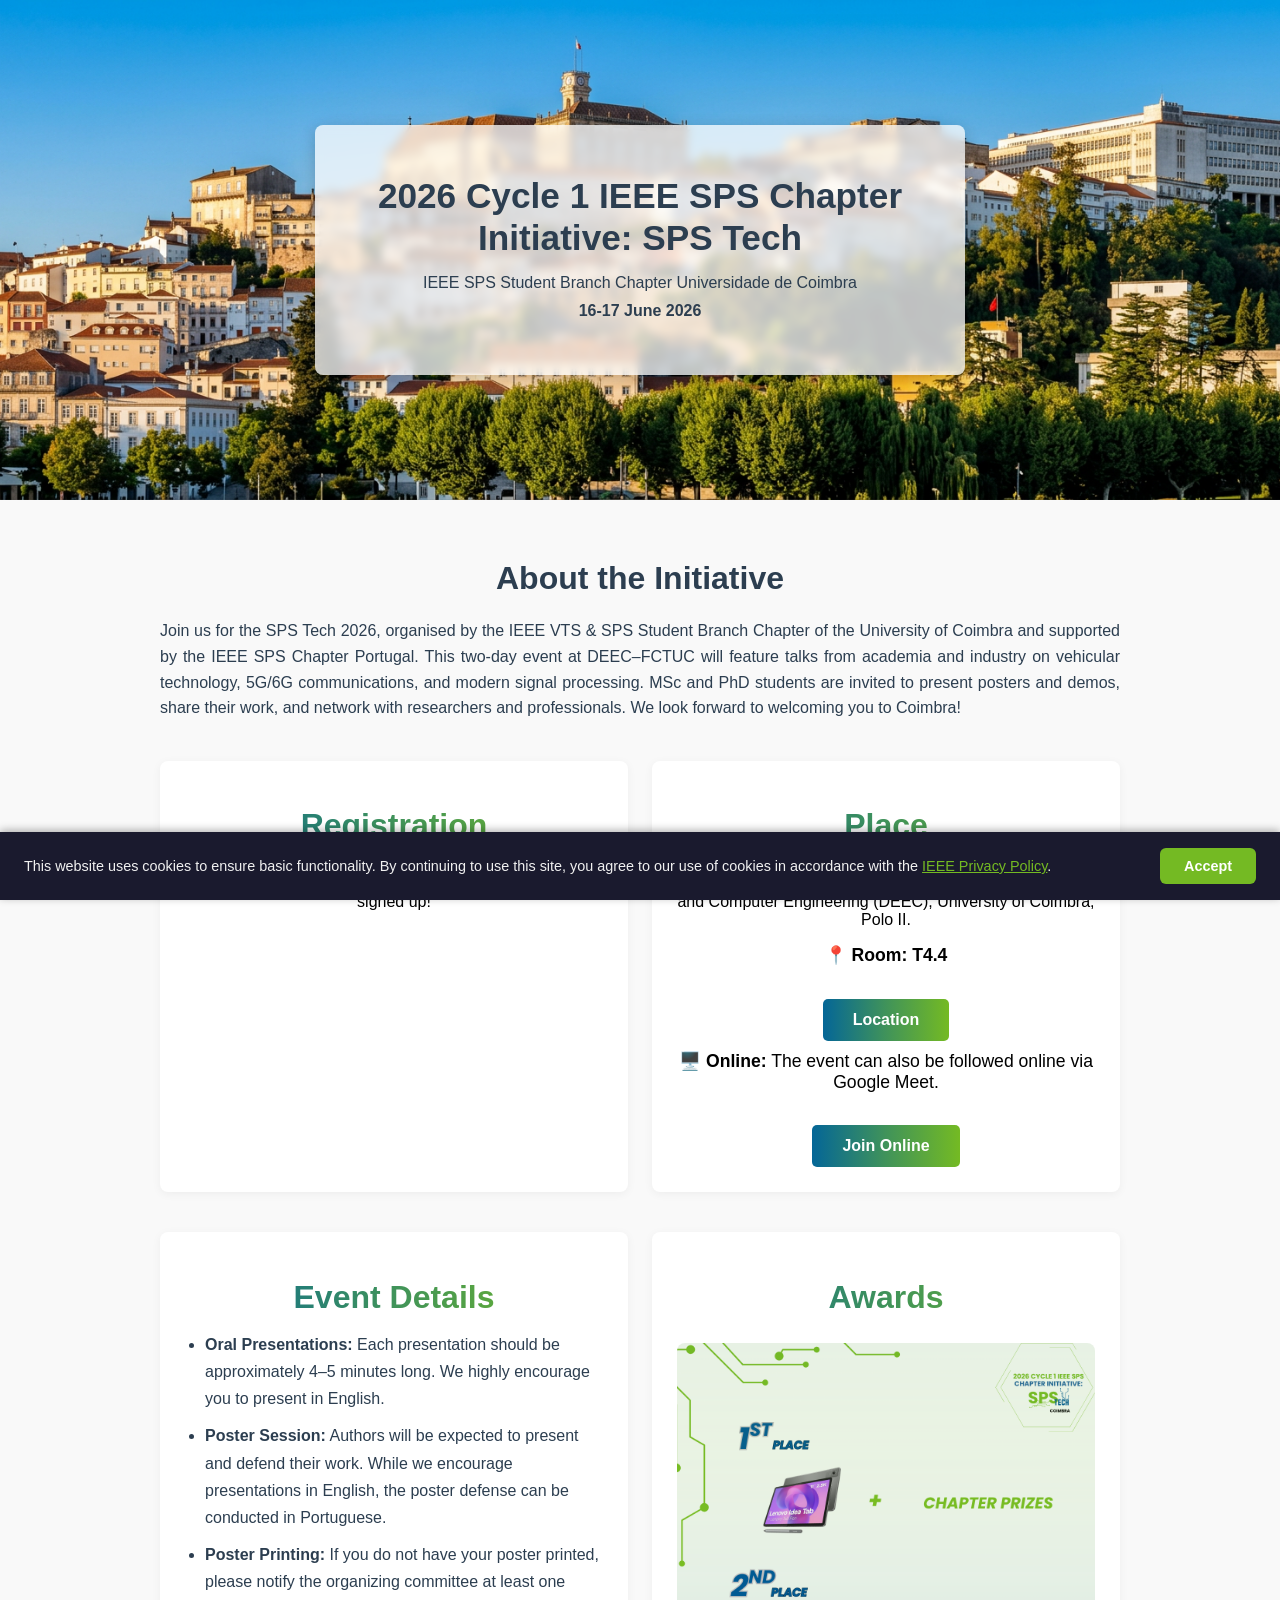
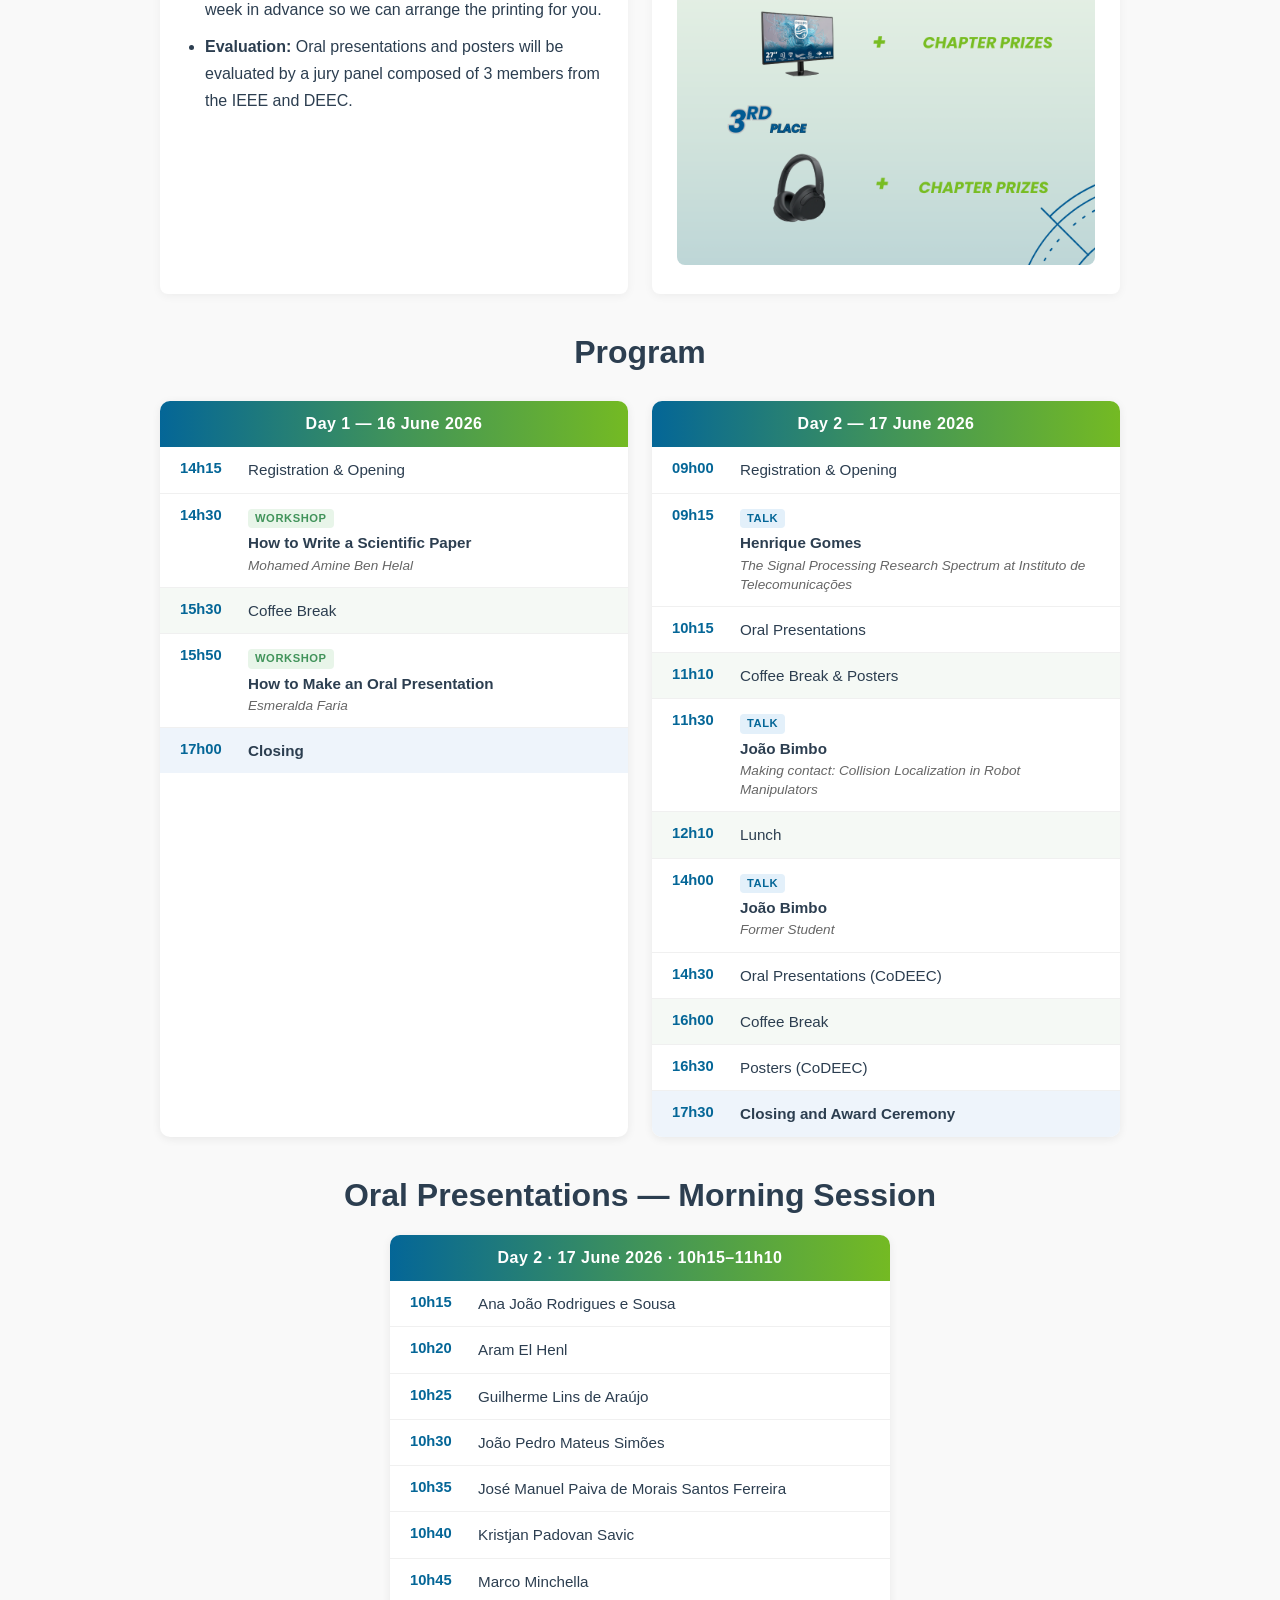
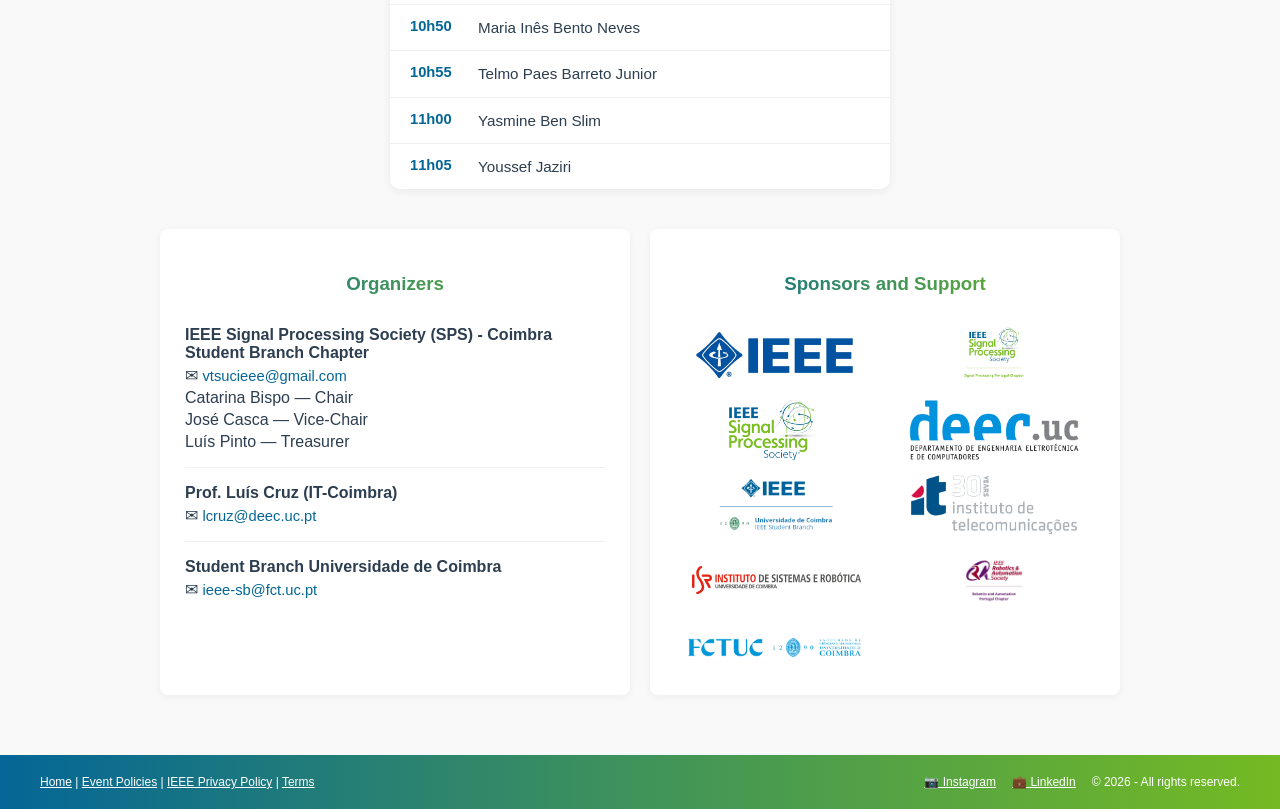
==== index.html @ cd5963fd "Acrescentar os nossos nomes" ====
<!DOCTYPE html>
<html lang="en">
<head>
    <meta charset="UTF-8">
    <meta name="viewport" content="width=device-width, initial-scale=1.0">
    <title>IEEE SPS Tech 2026</title>
    <link rel="stylesheet" href="style.css">
</head>
<body>

<!-- Image with the text -->
<header>
    <section class="hero">
        <div class="hero-card">
            <h1 class="card-title">2026 Cycle 1 IEEE SPS Chapter Initiative: SPS Tech</h1>
            <p class="card-text">IEEE SPS Student Branch Chapter Universidade de Coimbra</p>
            <p class="card-text"><strong>16-17 June 2026</strong></p>
        </div>
    </section>
</header>

<main class="container">
    <!--1st part:introduction-->
    <div class="center-container">
        <h1 class="centered-title">About the Initiative</h1>
        <p class="justify-text">
            Join us for the SPS Tech 2026, organised by the IEEE VTS & SPS Student Branch Chapter of the University of Coimbra and supported by the IEEE SPS Chapter Portugal. This two-day event at DEEC–FCTUC will feature talks from academia and industry on vehicular technology, 5G/6G communications, and modern signal processing. MSc and PhD students are invited to present posters and demos, share their work, and network with researchers and professionals. We look forward to welcoming you to Coimbra!
        </p>    
    </div>

    <!-- Abstract Submission + Place lado a lado -->
    <div class="two-col-cards">

        <div class="map-card card">
            <h1 class="centered-title-map"> Registration </h1>
            <p>
                Registrations are now closed. Thank you to everyone who signed up!
            </p>
        </div>

        <div class="map-card card">
            <h1 class="centered-title-map">Place</h1>
            <p>
                The event will take place at the Department of Electrical and Computer Engineering (DEEC), University of Coimbra, Polo II.
            </p>
            <p style="font-size:1.1em; margin-top:10px;">
                📍 <strong>Room: T4.4</strong>
            </p>
            <a href="https://maps.app.goo.gl/vNbsk2q9ZWLxf6ZF9" class="btn">Location</a>
            <p style="font-size:1.1em; margin-top:10px;">
                🖥️ <strong>Online:</strong> The event can also be followed online via Google Meet.
            </p>
            <a href="https://meet.google.com/szi-rqvh-ajv" class="btn" target="_blank">Join Online</a>
        </div>

    </div>

    <!-- Event Details + Awards lado a lado -->
    <div class="two-col-cards">

        <div class="map-card card">
            <h1 class="centered-title-map">Event Details</h1>
            <ul class="event-details-list">
                <li><strong>Oral Presentations:</strong> Each presentation should be approximately 4–5 minutes long. We highly encourage you to present in English.</li>
                <li><strong>Poster Session:</strong> Authors will be expected to present and defend their work. While we encourage presentations in English, the poster defense can be conducted in Portuguese.</li>
                <li><strong>Poster Printing:</strong> If you do not have your poster printed, please notify the organizing committee at least one week in advance so we can arrange the printing for you.</li>
                <li><strong>Evaluation:</strong> Oral presentations and posters will be evaluated by a jury panel composed of 3 members from the IEEE and DEEC.</li>
            </ul>
        </div>

        <div class="map-card card">
            <h1 class="centered-title-map">Awards</h1>
            <img src="images/awards.png" alt="Award prizes" style="width:100%; border-radius:8px; margin-top:12px;">
        </div>

    </div>
    
    <!--3rd part: Program-->
    <div class="center-container">
        <h1 class="centered-title">Program</h1>
        <div class="program-grid">

            <!-- Day 1 -->
            <div class="program-day">
                <div class="day-header">Day 1 — 16 June 2026</div>
                <div class="program-item">
                    <span class="time">14h15</span>
                    <span class="event"> Registration &amp; Opening </span>
                </div>
                <div class="program-item">
                    <span class="time">14h30</span>
                    <span class="event">
                        <span class="event-badge event-badge--workshop">Workshop</span>
                        <span class="speaker-name-prog">How to Write a Scientific Paper</span>
                        <span class="talk-title">Mohamed Amine Ben Helal</span>
                    </span>
                </div>
                <div class="program-item break">
                    <span class="time">15h30</span>
                    <span class="event">Coffee Break</span>
                </div>
                <div class="program-item">
                    <span class="time">15h50</span>
                    <span class="event">
                        <span class="event-badge event-badge--workshop">Workshop</span>
                        <span class="speaker-name-prog">How to Make an Oral Presentation</span>
                        <span class="talk-title">Esmeralda Faria</span>
                    </span>
                </div>
                <div class="program-item closing">
                    <span class="time">17h00</span>
                    <span class="event">Closing</span>
                </div>
            </div>

            <!-- Day 2 -->
            <div class="program-day">
                <div class="day-header">Day 2 — 17 June 2026</div>
                <div class="program-item">
                    <span class="time">09h00</span>
                    <span class="event">Registration &amp; Opening</span>
                </div>
                <div class="program-item">
                    <span class="time">09h15</span>
                    <span class="event">
                        <span class="event-badge event-badge--talk">Talk</span>
                        <span class="speaker-name-prog">Henrique Gomes</span>
                        <span class="talk-title">The Signal Processing Research Spectrum at Instituto de Telecomunicações</span>
                    </span>
                </div>
                <div class="program-item">
                    <span class="time">10h15</span>
                    <span class="event"> Oral Presentations </span>
                </div>
                <div class="program-item break">
                    <span class="time">11h10</span>
                    <span class="event">Coffee Break  &amp; Posters </span>
                </div>
                <div class="program-item">
                    <span class="time">11h30</span>
                    <span class="event">
                        <span class="event-badge event-badge--talk">Talk</span>
                        <span class="speaker-name-prog">João Bimbo</span>
                        <span class="talk-title">Making contact: Collision Localization in Robot Manipulators</span>
                    </span>
                </div>
                <div class="program-item break">
                    <span class="time">12h10</span>
                    <span class="event">Lunch</span>
                </div>
                <div class="program-item">
                    <span class="time">14h00</span>
                    <span class="event">
                        <span class="event-badge event-badge--talk">Talk</span>
                        <span class="speaker-name-prog">João Bimbo</span>
                        <span class="talk-title">Former Student</span>
                    </span>
                </div>
                <div class="program-item">
                    <span class="time">14h30</span>
                    <span class="event"> Oral Presentations (CoDEEC)</span>
                </div>
                <div class="program-item break">
                    <span class="time">16h00</span>
                    <span class="event">Coffee Break </span>
                </div>
                <div class="program-item">
                    <span class="time">16h30</span>
                    <span class="event"> Posters (CoDEEC) </span>
                </div>
                <div class="program-item closing">
                    <span class="time">17h30</span>
                    <span class="event"> Closing and Award Ceremony </span>
                </div>
            </div>

            </div>
    </div>

    <!-- Morning Presentations -->
    <div class="center-container">
        <h1 class="centered-title">Oral Presentations — Morning Session</h1>
        <div class="program-single">
            <div class="day-header">Day 2 · 17 June 2026 · 10h15–11h10</div>
            <div class="program-item"><span class="time">10h15</span><span class="event">Ana João Rodrigues e Sousa</span></div>
            <div class="program-item"><span class="time">10h20</span><span class="event">Aram El Henl</span></div>
            <div class="program-item"><span class="time">10h25</span><span class="event">Guilherme Lins de Araújo</span></div>
            <div class="program-item"><span class="time">10h30</span><span class="event">João Pedro Mateus Simões</span></div>
            <div class="program-item"><span class="time">10h35</span><span class="event">José Manuel Paiva de Morais Santos Ferreira</span></div>
            <div class="program-item"><span class="time">10h40</span><span class="event">Kristjan Padovan Savic</span></div>
            <div class="program-item"><span class="time">10h45</span><span class="event">Marco Minchella</span></div>
            <div class="program-item"><span class="time">10h50</span><span class="event">Maria Inês Bento Neves</span></div>
            <div class="program-item"><span class="time">10h55</span><span class="event">Telmo Paes Barreto Junior</span></div>
            <div class="program-item"><span class="time">11h00</span><span class="event">Yasmine Ben Slim</span></div>
            <div class="program-item"><span class="time">11h05</span><span class="event">Youssef Jaziri</span></div>
        </div>
    </div>

    <!--4rd part: emails and sponsors (tbd)-->
    <div class="bottom-grid">
        <div class="card">
            <h3 class="centered-title-map">Organizers</h3>
            <div class="organizer-item">
                <p><strong>IEEE Signal Processing Society (SPS) - Coimbra Student Branch Chapter</strong></p>
                <p class="organizer-email">✉ <a href="mailto:vtsucieee@gmail.com">vtsucieee@gmail.com</a></p>
                <p>Catarina Bispo — Chair</p>
                <p>José Casca — Vice-Chair</p>
                <p>Luís Pinto — Treasurer</p>
            </div>
            <div class="organizer-item">
                <p><strong>Prof. Luís Cruz (IT-Coimbra)</strong></p>
                <p class="organizer-email">✉ <a href="mailto:lcruz@deec.uc.pt">lcruz@deec.uc.pt</a></p>
            </div>
            <div class="organizer-item">
                <p><strong>Student Branch Universidade de Coimbra</strong></p>
                <p class="organizer-email">✉ <a href="mailto:ieee-sb@fct.uc.pt">ieee-sb@fct.uc.pt</a></p>
            </div>
        </div>
        <div class="card">
            <h3 class="centered-title-map">Sponsors and Support</h3>
            <div class="logo-grid">
                <img src="images/IEEE.jpeg" alt="IEEE Logo">
                <img src="images/sps-logo-horizontal.jpeg" alt="SPS Portugal Logo">
                <img src="images/sps.jpg" alt="SPS Logo">
                <img src="images/deec.jpeg" alt="DEEC Logo">
                <img src="images/[IEEE UC SB] Option_3.1_clear.png" alt="IEEE SB Logo">
                <img src="images/IT.png" alt="IT Logo">
                <img src="images/ISR.svg" alt="ISR Logo">
                <img src="images/RAS.jpg" alt="RAS SB Logo">
                <img src="images/LogotipoCor.png" alt="University of Coimbra Logo FCTUC">
            </div>
        </div>
    </div>
</main>

<footer class="main-footer">
    <div><a href="index.html" style="color:inherit;">Home</a> | 
        <a href="epolicies.html" style="color:inherit;">Event Policies</a> | 
        <a href="https://privacy.ieee.org/policies" style="color:inherit;">IEEE Privacy Policy</a> | 
        <a href="https://www.ieee.org/conferences/event-terms-and-conditions" style="color:inherit;">Terms</a>
    </div>
    <div style="display:flex; align-items:center; gap:16px;">
        <a href="https://www.instagram.com/ieee_vtsps_uc" target="_blank" style="color:inherit;">📷 Instagram</a>
        <a href="https://www.linkedin.com/company/ieee-vts-sps-uc/" target="_blank" style="color:inherit;">💼 LinkedIn</a>
        <span>© 2026 - All rights reserved.</span>
    </div>
</footer>
<!-- GDPR Cookie Banner -->
<div id="gdpr-banner" style="
    display: none;
    position: fixed;
    bottom: 0;
    left: 0;
    width: 100%;
    background-color: #1a1a2e;
    color: #f0f0f0;
    padding: 16px 24px;
    display: flex;
    align-items: center;
    justify-content: space-between;
    flex-wrap: wrap;
    gap: 12px;
    z-index: 9999;
    box-shadow: 0 -2px 8px rgba(0,0,0,0.3);
    box-sizing: border-box;
">
    <p style="margin: 0; font-size: 0.9em; flex: 1; min-width: 200px;">
        This website uses cookies to ensure basic functionality. By continuing to use this site, you agree to our use of cookies in accordance with the 
        <a href="https://privacy.ieee.org/policies" target="_blank" style="color: #74ba23; text-decoration: underline;">IEEE Privacy Policy</a>.
    </p>
    <button onclick="acceptCookies()" style="
        background-color: #74ba23;
        color: #fff;
        border: none;
        padding: 10px 24px;
        border-radius: 6px;
        cursor: pointer;
        font-size: 0.9em;
        font-weight: bold;
        white-space: nowrap;
    ">Accept</button>
</div>

<script>
    function acceptCookies() {
        document.getElementById('gdpr-banner').style.display = 'none';
        localStorage.setItem('gdpr-accepted', 'true');
    }
    window.addEventListener('load', function() {
        if (!localStorage.getItem('gdpr-accepted')) {
            document.getElementById('gdpr-banner').style.display = 'flex';
        }
    });
</script>
</body>
</html>
---- style.css ----
/* General Reset */
* { box-sizing: border-box; }

body { margin: 0; font-family: sans-serif; background-color: #f9f9f9; }
.container { max-width: 1000px; margin: 0 auto; padding: 20px; }

/*-- TEXT CONFIGURATIONS --*/
.card-title {
    text-align: center; 
    color: #2c3e50;    
    margin: 0 0 10px 0;
    font-size: 2.2rem;
    line-height: 1.2;
}

.card-text {
    text-align: center; 
    color: #2c3e50;    
    margin: 5px 0;
}

.centered-title {
    text-align: center; 
    color: #2c3e50;    
    margin-top: 40px;
}

.centered-title-map {
    text-align: center; 
    background: linear-gradient(90deg, rgba(4, 102, 151, 1) 0%, rgba(64, 147, 90, 1) 50%, rgba(116, 186, 35, 1) 100%);
    -webkit-background-clip: text;
    background-clip: text;
    color: transparent;
    font-weight: bold;
    margin-bottom: 15px;
    display: inline-block; /* Helps with clipping */
    width: 100%;
}

.centered-title-policy {
    text-align: center; 
    background: linear-gradient(90deg, rgba(4, 102, 151, 1) 0%, rgba(64, 147, 90, 1) 50%, rgba(116, 186, 35, 1) 100%);
    -webkit-background-clip: text;
    background-clip: text;
    color: transparent;
    font-weight: bold;
    margin-bottom: 15px;
    display: inline-block; /* Helps with clipping */
    width: 100%;
    font-size: 3rem;
}

.justify-text {
    text-align: justify; 
    color: #2c3e50;    
    margin: 20px 0;
    line-height: 1.6;
}

.centered-text {
    text-align: center; 
    color: #2c3e50;    
    margin: 20px 0;
    line-height: 1.6;
}

/*-- BOXES AND CONTAINERS --*/
.hero {
    background: url('images/coimbra.png') center/cover; 
    height: 500px; 
    display: flex; 
    justify-content: center; 
    align-items: center; 
}

.hero-card { 
    background: rgba(255, 255, 255, 0.75); 
    padding: 30px; 
    backdrop-filter: blur(5px);
    border-radius: 8px; 
    box-shadow: 0 4px 15px rgba(0,0,0,0.2); 
    width: 90%;
    max-width: 650px;       
    min-height: 250px; 
    display: flex;       
    flex-direction: column;
    justify-content: center;
    align-items: center;
}

.map-card {
    margin: 40px auto; 
    max-width: 500px;
    text-align: center;
}

.bottom-grid { 
    display: grid; 
    grid-template-columns: 1fr 1fr; 
    gap: 20px; 
    margin-top: 40px; 
}

.card { 
    background: white; 
    padding: 25px; 
    border-radius: 8px; 
    box-shadow: 0 2px 10px rgba(0,0,0,0.05); 
}

.main-footer { 
    background: linear-gradient(90deg,rgba(4, 102, 151, 1) 0%, rgba(64, 147, 90, 1) 50%, rgba(116, 186, 35, 1) 100%); 
    color: white; 
    padding: 20px 40px; 
    display: flex; 
    justify-content: space-between; 
    font-size: 12px; 
    margin-top: 40px; 
}

.btn {
    text-decoration: none;
    display: inline-block;
    background: linear-gradient(90deg, rgba(4, 102, 151, 1) 0%, rgba(64, 147, 90, 1) 50%, rgba(116, 186, 35, 1) 100%);
    color: white;
    padding: 12px 30px;
    border-radius: 5px;
    margin-top: 15px; 
    font-weight: bold;
    border: none;
}

.logo-grid {
    display: grid;
    /* This creates 2 columns. Use '1fr 1fr 1fr' if you want 3 columns. */
    grid-template-columns: repeat(2, 1fr); 
    gap: 15px;
    align-items: center; /* Centers logos vertically if they have different heights */
    justify-items: center; /* Centers logos horizontally */
    margin-top: 15px;
}

.logo-grid img {
    max-width: 100%; /* Prevents the image from being wider than the grid cell */
    height: auto;    /* Maintains aspect ratio */
    max-height: 60px; /* Limits height so all logos look similar in size */
}


.top-banner {
    background:linear-gradient(90deg, rgba(4, 102, 151, 1) 0%, rgba(64, 147, 90, 1) 50%, rgba(116, 186, 35, 1) 100%);
    color: #ffffff;
    display: flex;
    justify-content: space-between;
    align-items: center;
    padding: 20px 32px;
    font-size: 1.0rem;
    font-weight: 600;
    letter-spacing: 0.01em;
}

/* -- PROGRAM -- */
.program-grid {
    display: grid;
    grid-template-columns: 1fr 1fr;
    gap: 24px;
    margin: 30px 0 40px 0;
}
.program-day {
    background: white;
    border-radius: 10px;
    box-shadow: 0 2px 10px rgba(0,0,0,0.07);
    overflow: hidden;
}
.day-header {
    background: linear-gradient(90deg, rgba(4,102,151,1) 0%, rgba(64,147,90,1) 50%, rgba(116,186,35,1) 100%);
    color: white;
    font-weight: bold;
    font-size: 1rem;
    padding: 14px 20px;
    text-align: center;
    letter-spacing: 0.03em;
}
.program-item {
    display: flex;
    align-items: flex-start;
    padding: 12px 20px;
    border-bottom: 1px solid #f0f0f0;
    gap: 16px;
}
.program-item:last-child { border-bottom: none; }
.program-item.break {
    background-color: #f5f9f5;
    color: #6b7c6b;
}
.program-item.closing {
    background-color: #eef4fb;
    font-weight: bold;
}
.time {
    min-width: 52px;
    font-weight: 600;
    color: rgba(4,102,151,1);
    font-size: 0.92rem;
    padding-top: 1px;
}
.event {
    color: #2c3e50;
    font-size: 0.95rem;
    line-height: 1.4;
}
.event em {
    color: #999;
    font-size: 0.88rem;
}
.event-badge {
    display: inline-block;
    font-size: 0.7rem;
    font-weight: 700;
    letter-spacing: 0.05em;
    text-transform: uppercase;
    padding: 2px 7px;
    border-radius: 4px;
    margin-bottom: 4px;
}
.event-badge--workshop {
    background-color: #e8f5e9;
    color: rgba(64, 147, 90, 1);
}
.event-badge--talk {
    background-color: #e3f0fa;
    color: rgba(4, 102, 151, 1);
}
.speaker-name-prog {
    display: block;
    font-weight: 600;
    color: #2c3e50;
}
.talk-title {
    display: block;
    font-size: 0.85rem;
    color: #666;
    font-style: italic;
    margin-top: 2px;
}
@media (max-width: 650px) {
    .program-grid { grid-template-columns: 1fr; }
}

.two-col-cards {
    display: grid;
    grid-template-columns: 1fr 1fr;
    gap: 24px;
    margin: 40px auto;
    max-width: 1000px;
}
.two-col-cards .map-card {
    margin: 0;
    max-width: none;
}
@media (max-width: 650px) {
    .two-col-cards { grid-template-columns: 1fr; }
}

.event-details-list {
    text-align: left;
    padding-left: 20px;
    margin: 0;
    color: #2c3e50;
    line-height: 1.7;
}
.event-details-list li {
    margin-bottom: 10px;
}

.program-single {
    max-width: 500px;
    margin: 20px auto 40px auto;
    background: white;
    border-radius: 10px;
    box-shadow: 0 2px 10px rgba(0,0,0,0.07);
    overflow: hidden;
}

.organizer-item {
    border-top: 1px solid #f0f0f0;
    padding: 12px 0;
}
.organizer-item:first-of-type {
    border-top: none;
}
.organizer-item p {
    margin: 4px 0;
    color: #2c3e50;
}
.organizer-email a {
    color: rgba(4, 102, 151, 1);
    text-decoration: none;
    font-size: 0.92rem;
}
.organizer-email a:hover {
    text-decoration: underline;
}
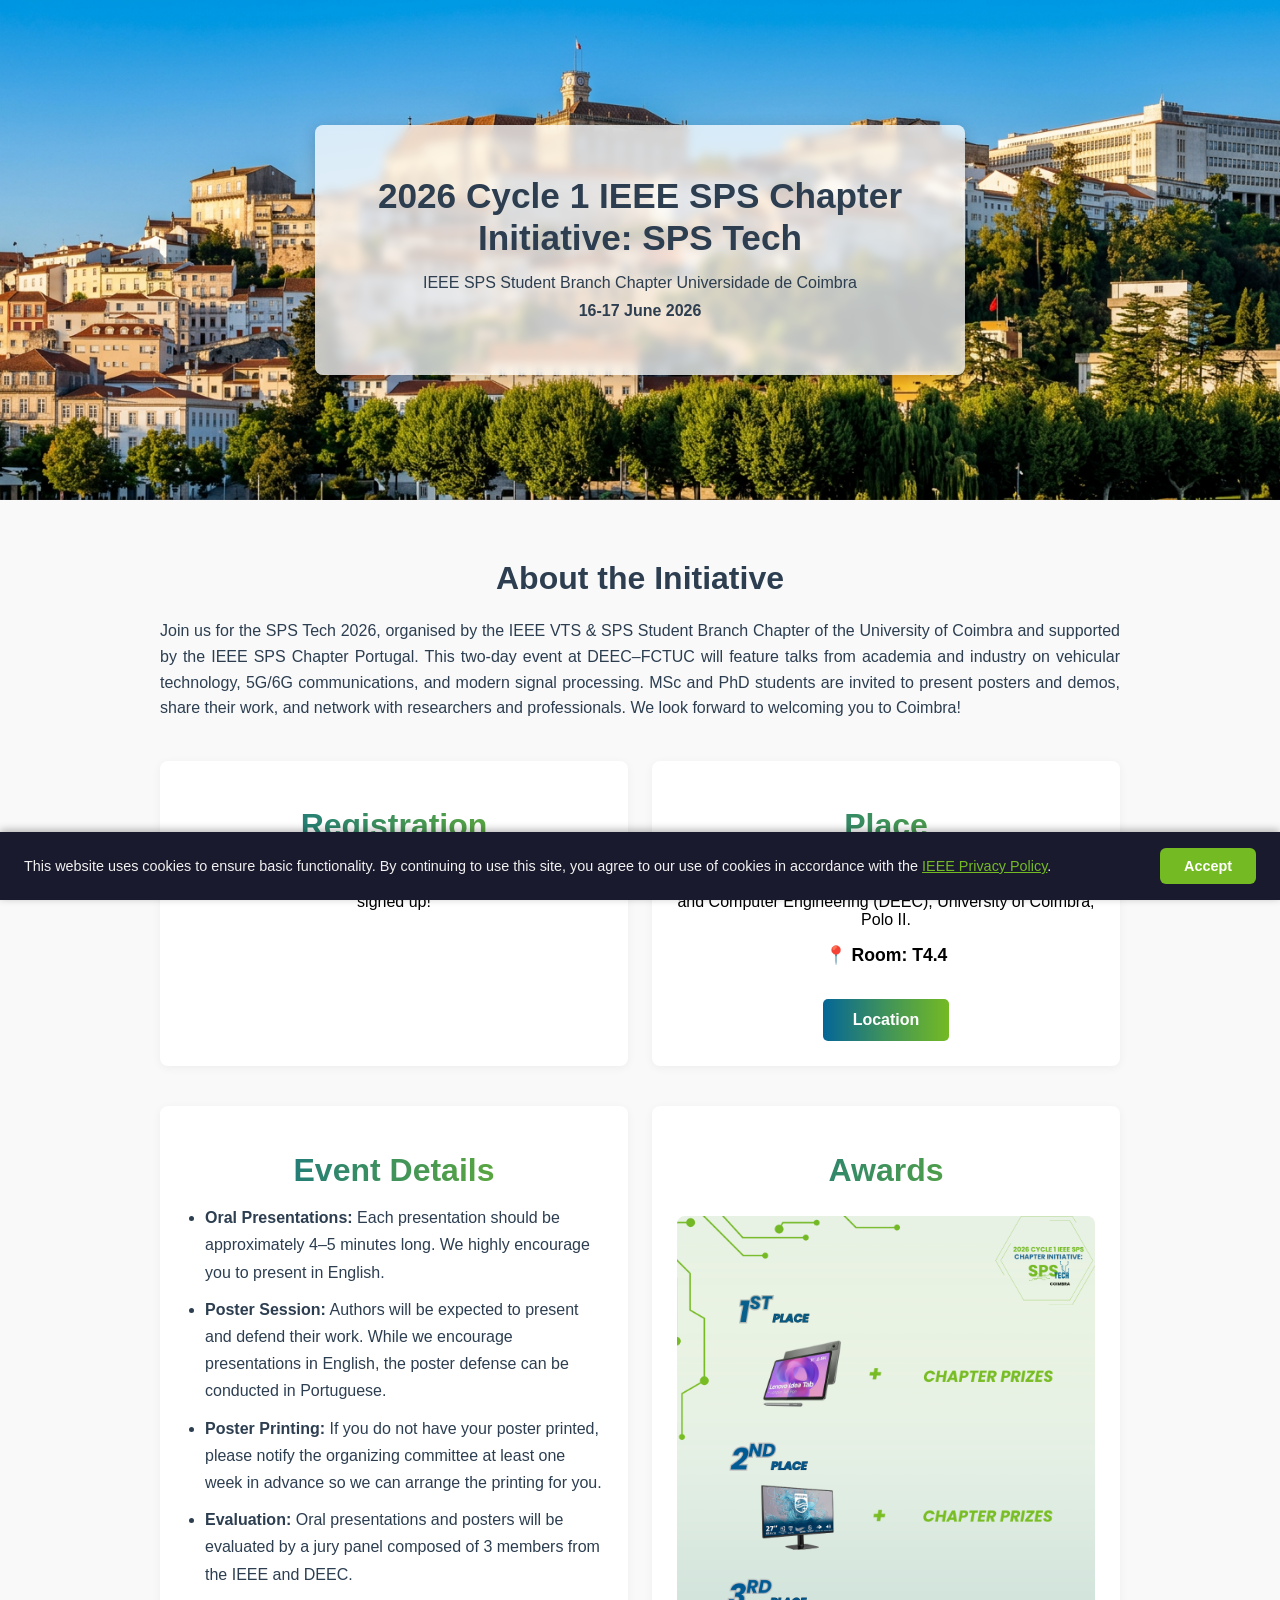
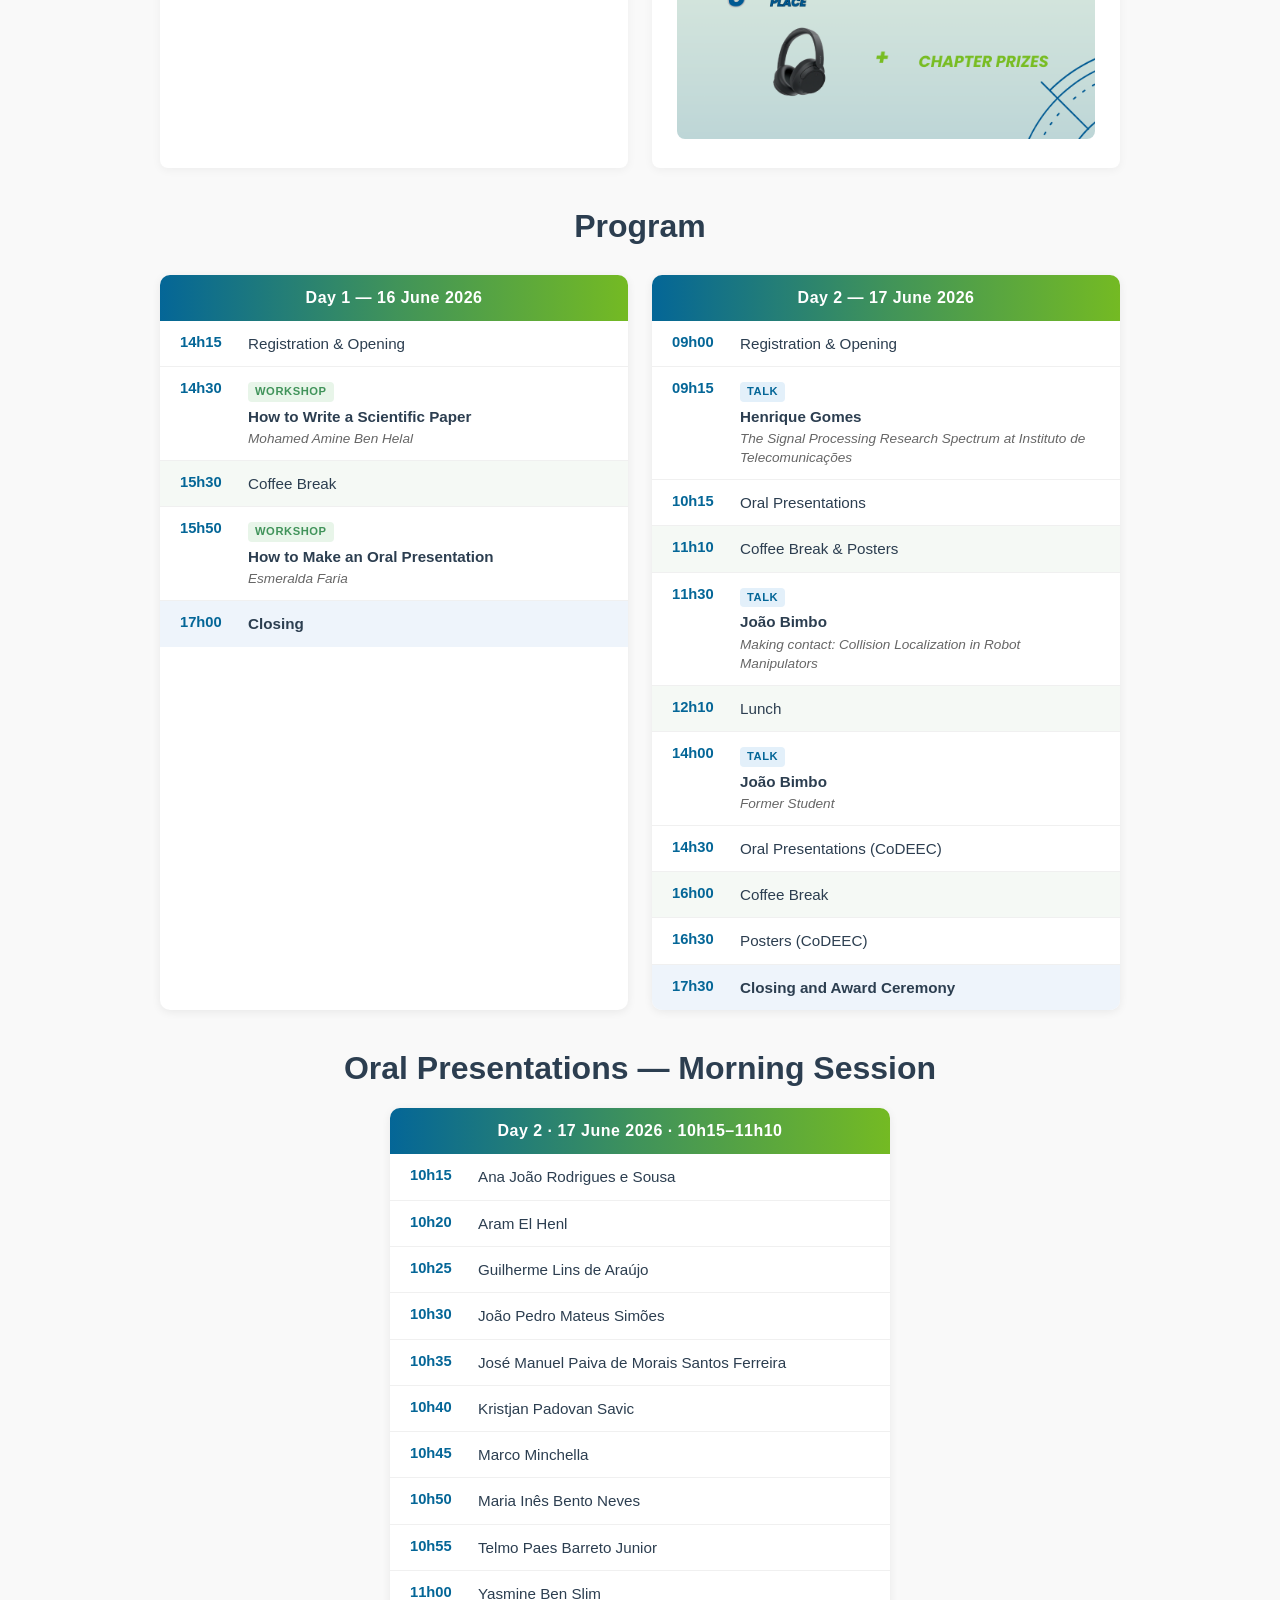
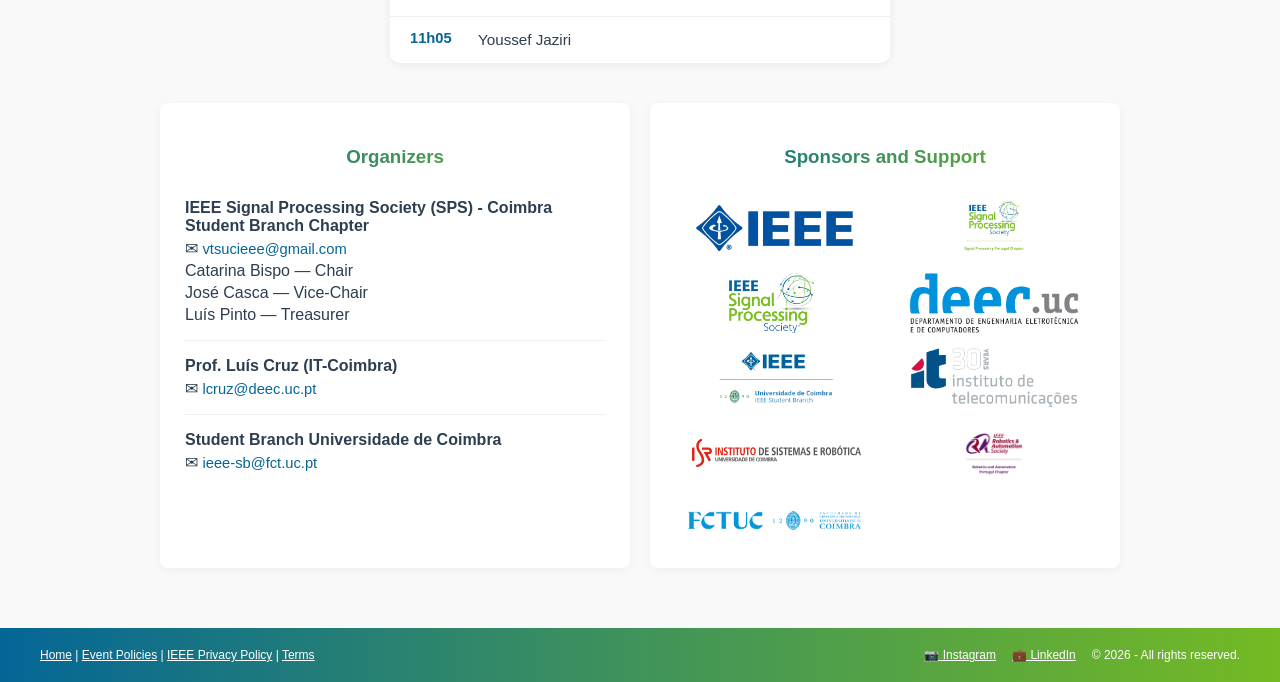
==== commit 54e91c1f: "onlinelocation" ====
--- a/index.html
+++ b/index.html
@@ -47,10 +47,6 @@
                 📍 <strong>Room: T4.4</strong>
             </p>
             <a href="https://maps.app.goo.gl/vNbsk2q9ZWLxf6ZF9" class="btn">Location</a>
-            <p style="font-size:1.1em; margin-top:10px;">
-                🖥️ <strong>Online:</strong> The event can also be followed online via Google Meet.
-            </p>
-            <a href="https://meet.google.com/szi-rqvh-ajv" class="btn" target="_blank">Join Online</a>
         </div>
 
     </div>
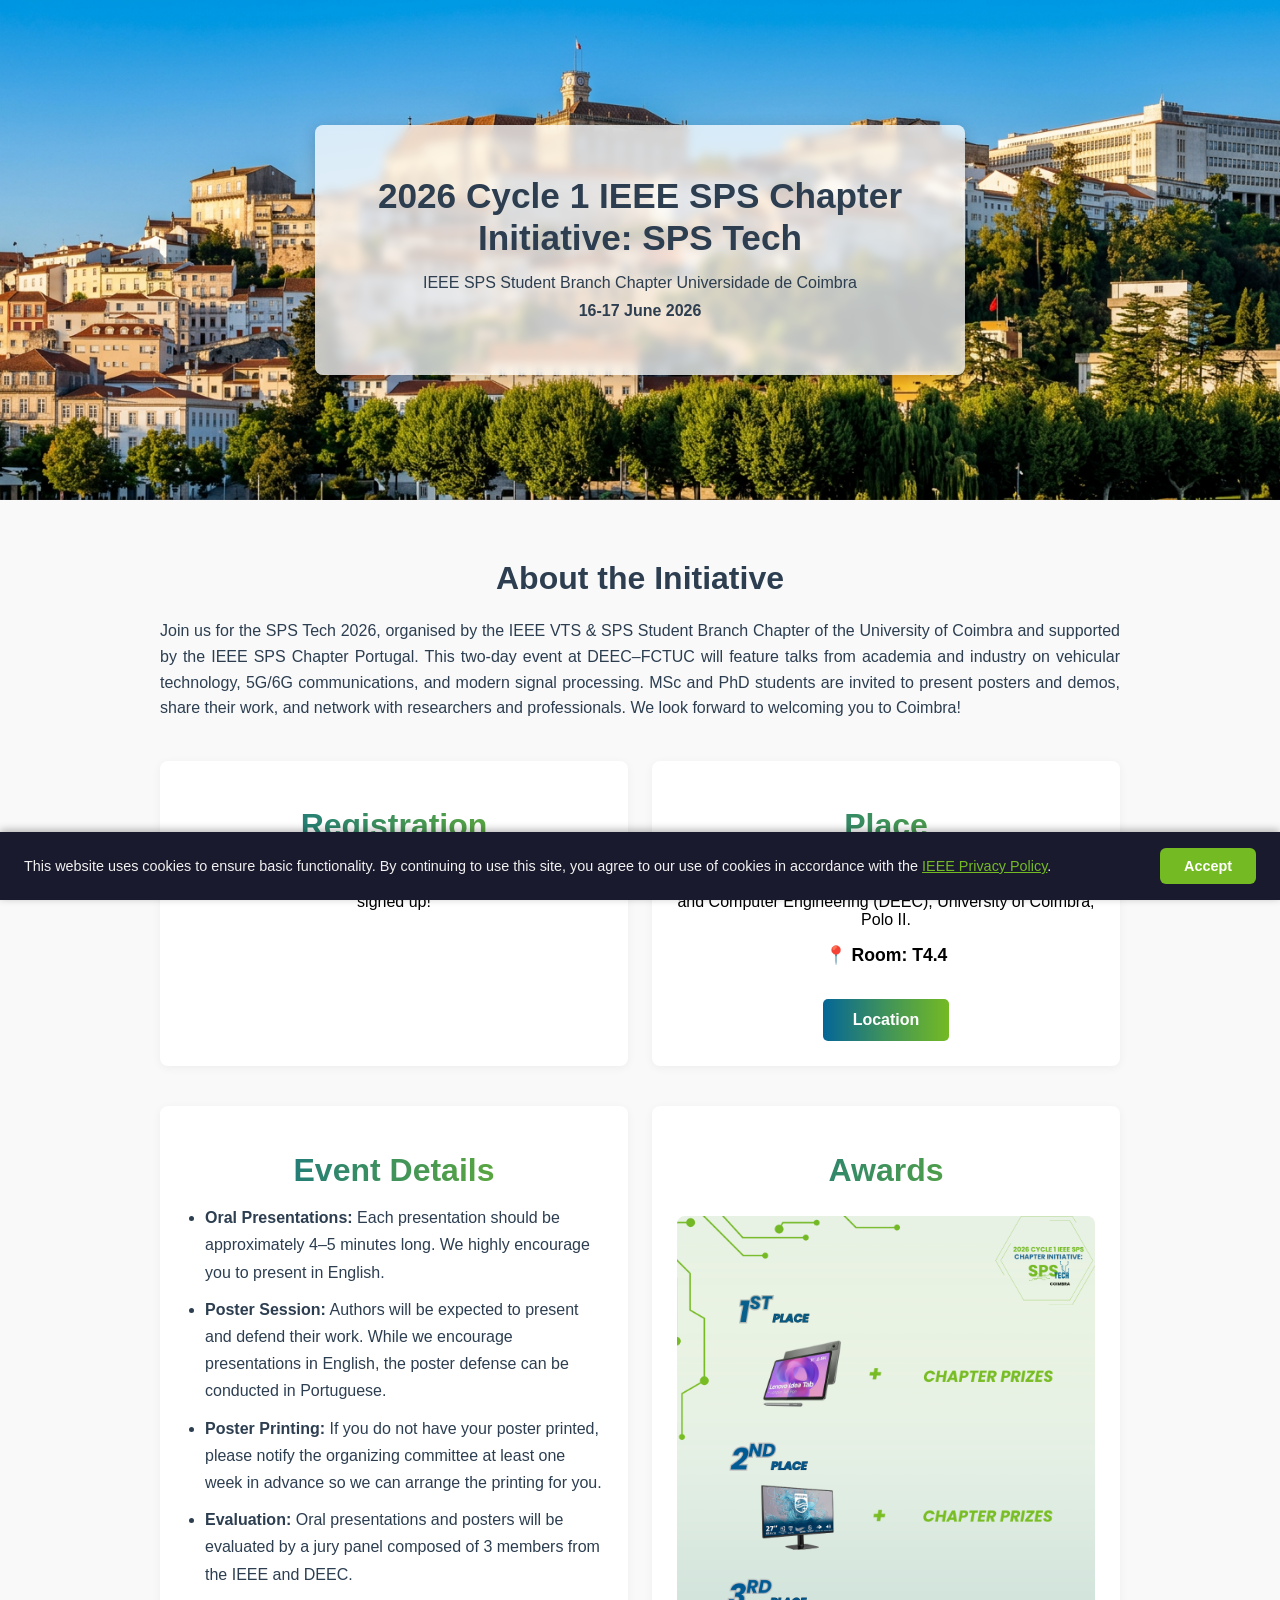
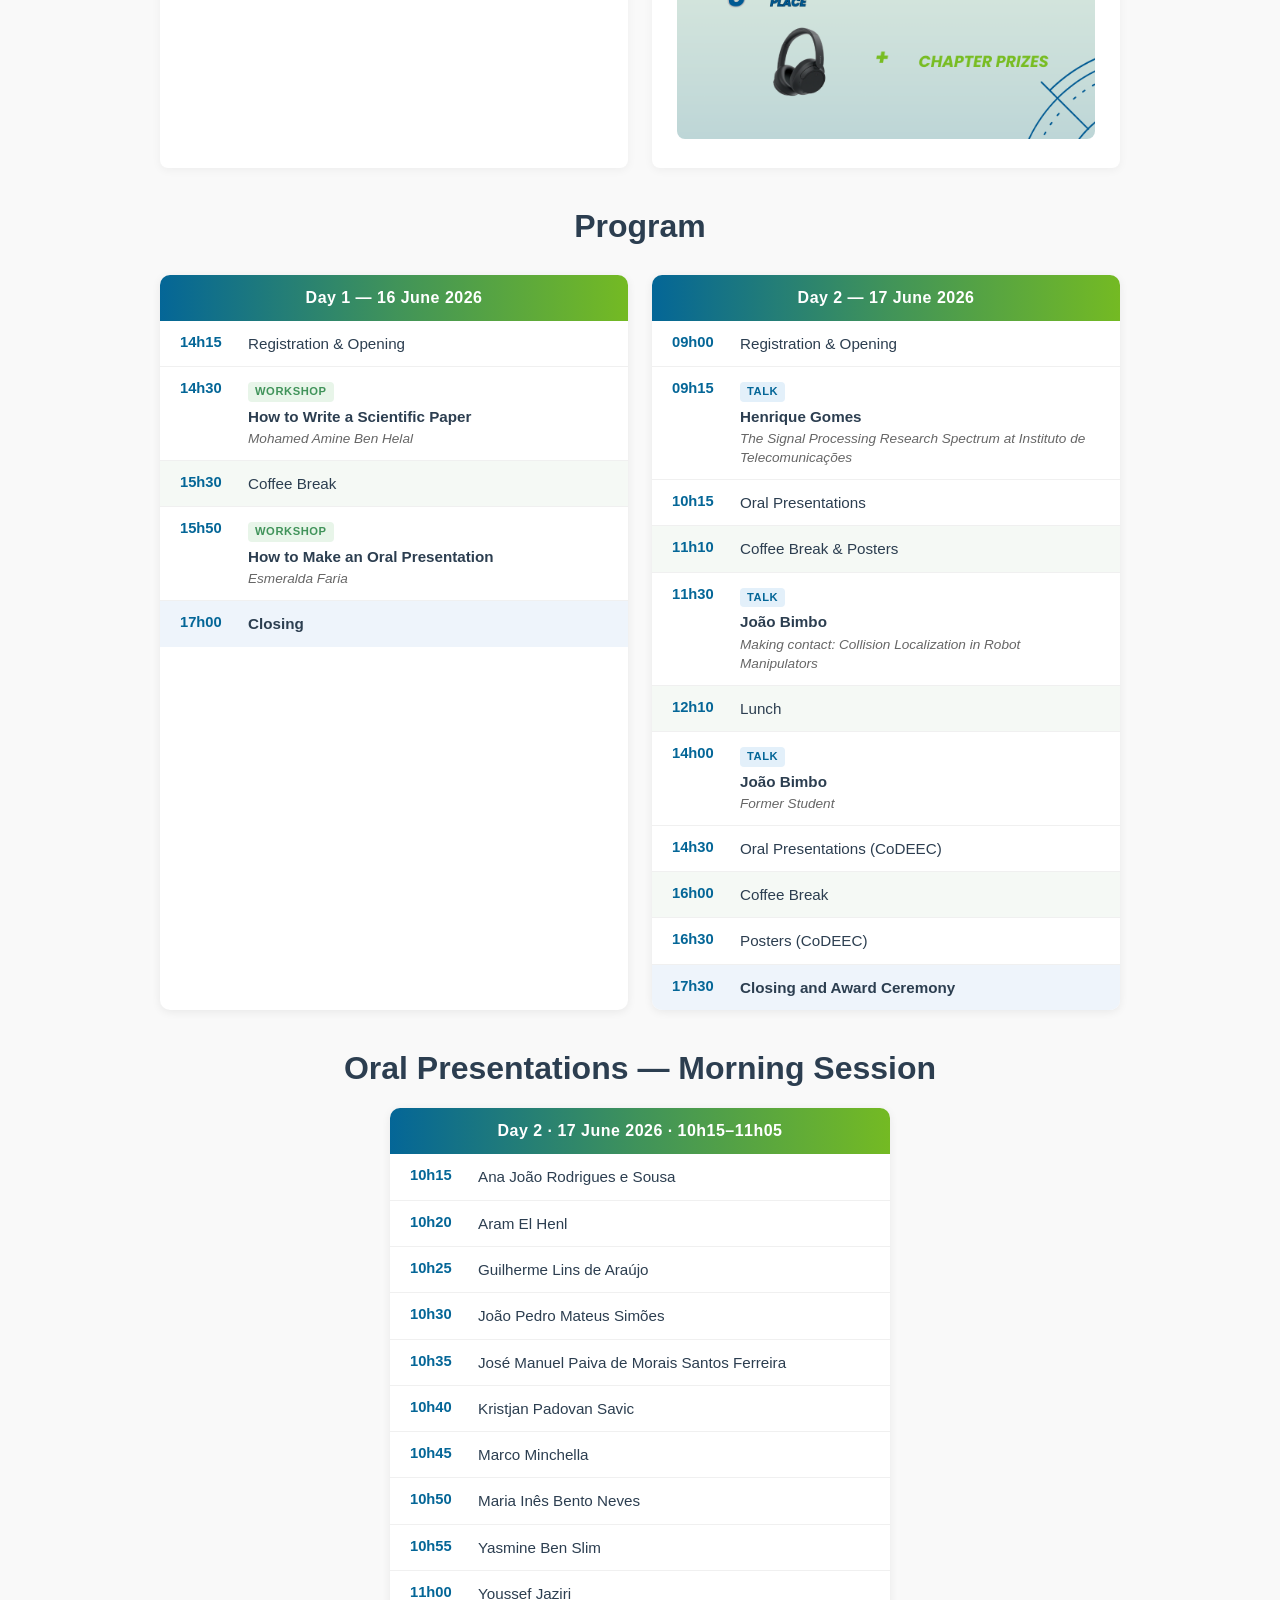
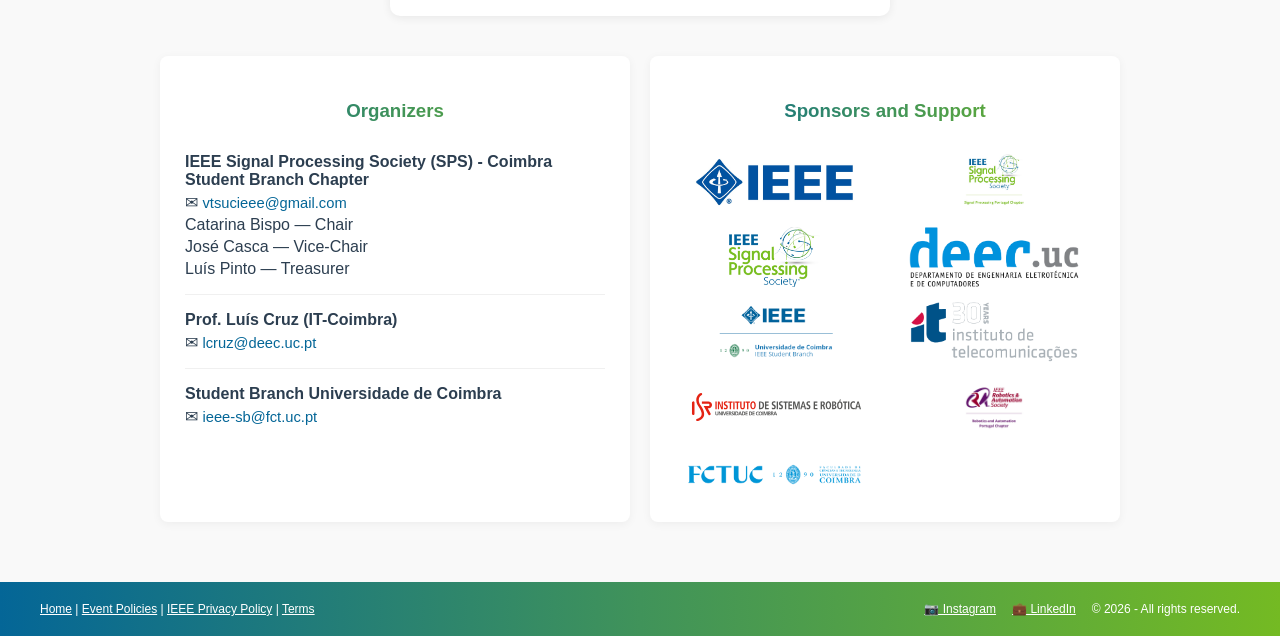
==== commit 526454f8: "tirar telmo" ====
--- a/index.html
+++ b/index.html
@@ -177,7 +177,7 @@
     <div class="center-container">
         <h1 class="centered-title">Oral Presentations — Morning Session</h1>
         <div class="program-single">
-            <div class="day-header">Day 2 · 17 June 2026 · 10h15–11h10</div>
+            <div class="day-header">Day 2 · 17 June 2026 · 10h15–11h05</div>
             <div class="program-item"><span class="time">10h15</span><span class="event">Ana João Rodrigues e Sousa</span></div>
             <div class="program-item"><span class="time">10h20</span><span class="event">Aram El Henl</span></div>
             <div class="program-item"><span class="time">10h25</span><span class="event">Guilherme Lins de Araújo</span></div>
@@ -186,9 +186,8 @@
             <div class="program-item"><span class="time">10h40</span><span class="event">Kristjan Padovan Savic</span></div>
             <div class="program-item"><span class="time">10h45</span><span class="event">Marco Minchella</span></div>
             <div class="program-item"><span class="time">10h50</span><span class="event">Maria Inês Bento Neves</span></div>
-            <div class="program-item"><span class="time">10h55</span><span class="event">Telmo Paes Barreto Junior</span></div>
-            <div class="program-item"><span class="time">11h00</span><span class="event">Yasmine Ben Slim</span></div>
-            <div class="program-item"><span class="time">11h05</span><span class="event">Youssef Jaziri</span></div>
+            <div class="program-item"><span class="time">10h55</span><span class="event">Yasmine Ben Slim</span></div>
+            <div class="program-item"><span class="time">11h00</span><span class="event">Youssef Jaziri</span></div>
         </div>
     </div>
 
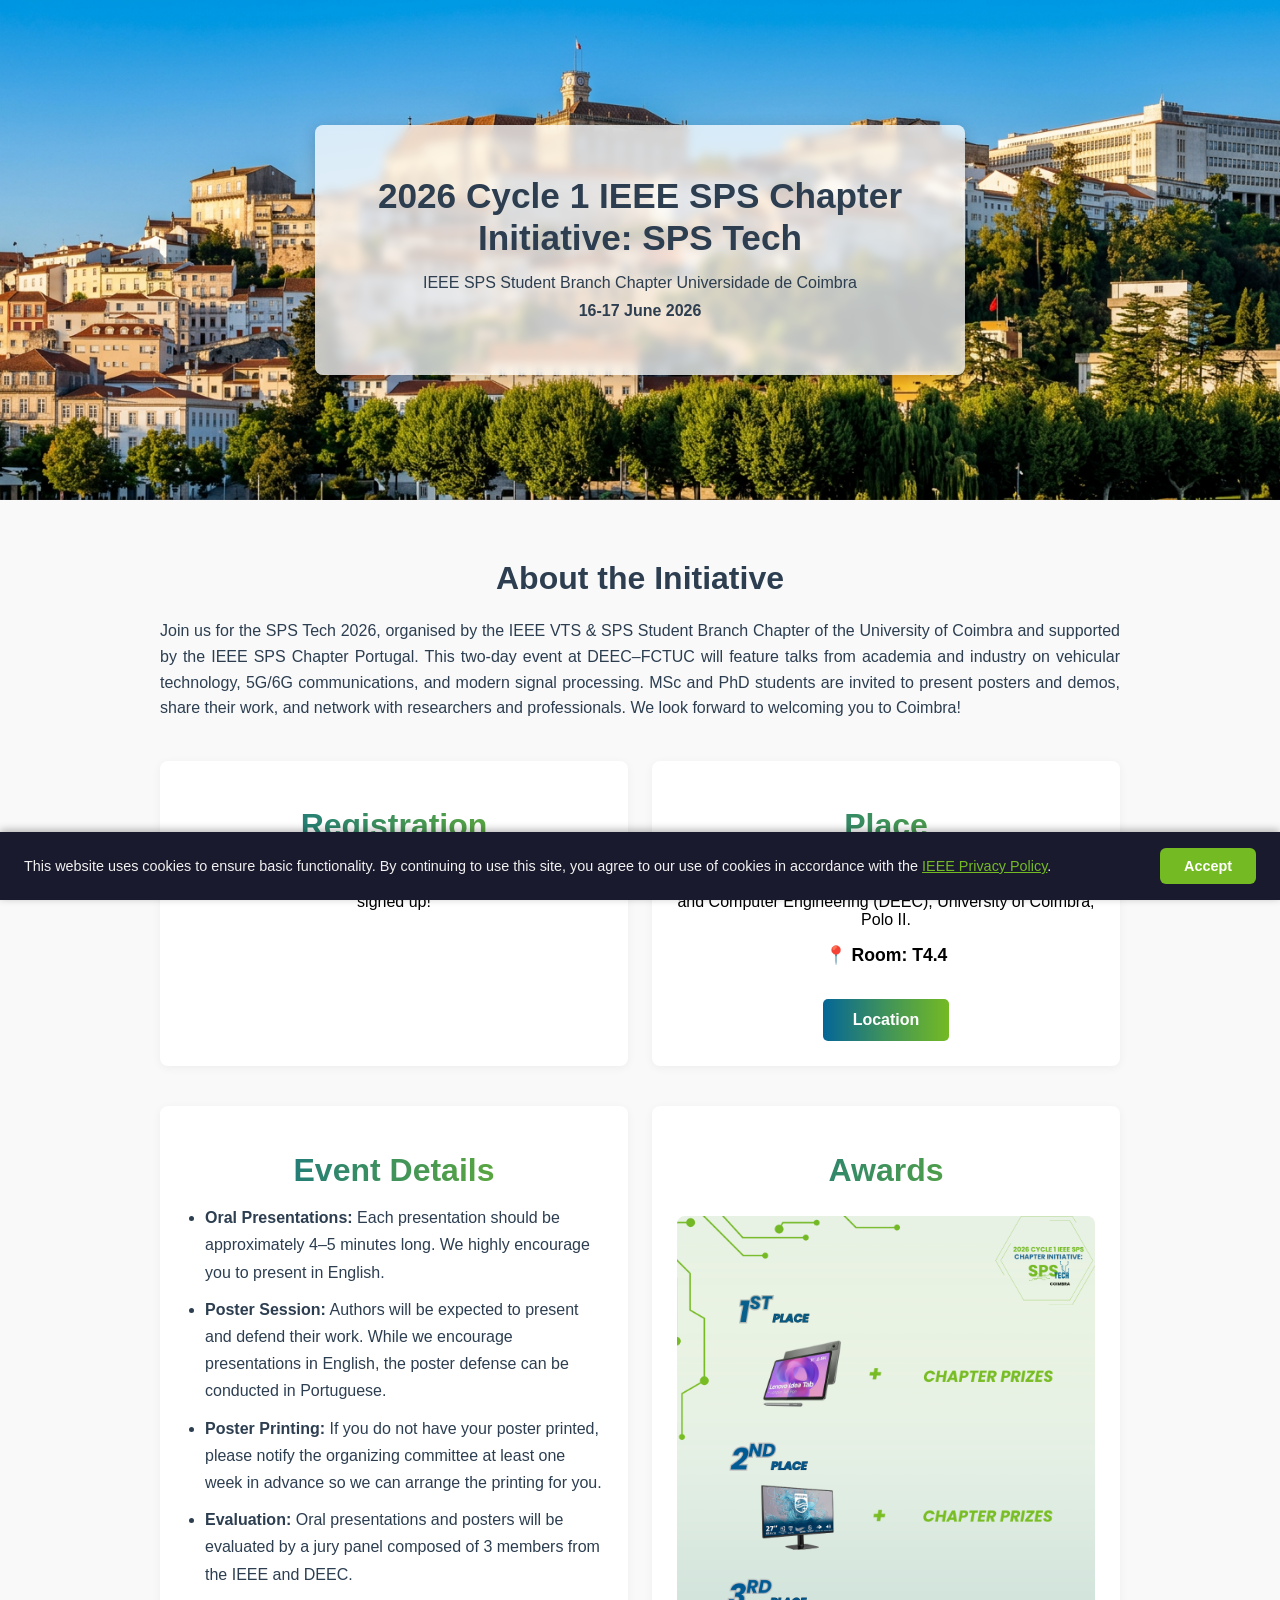
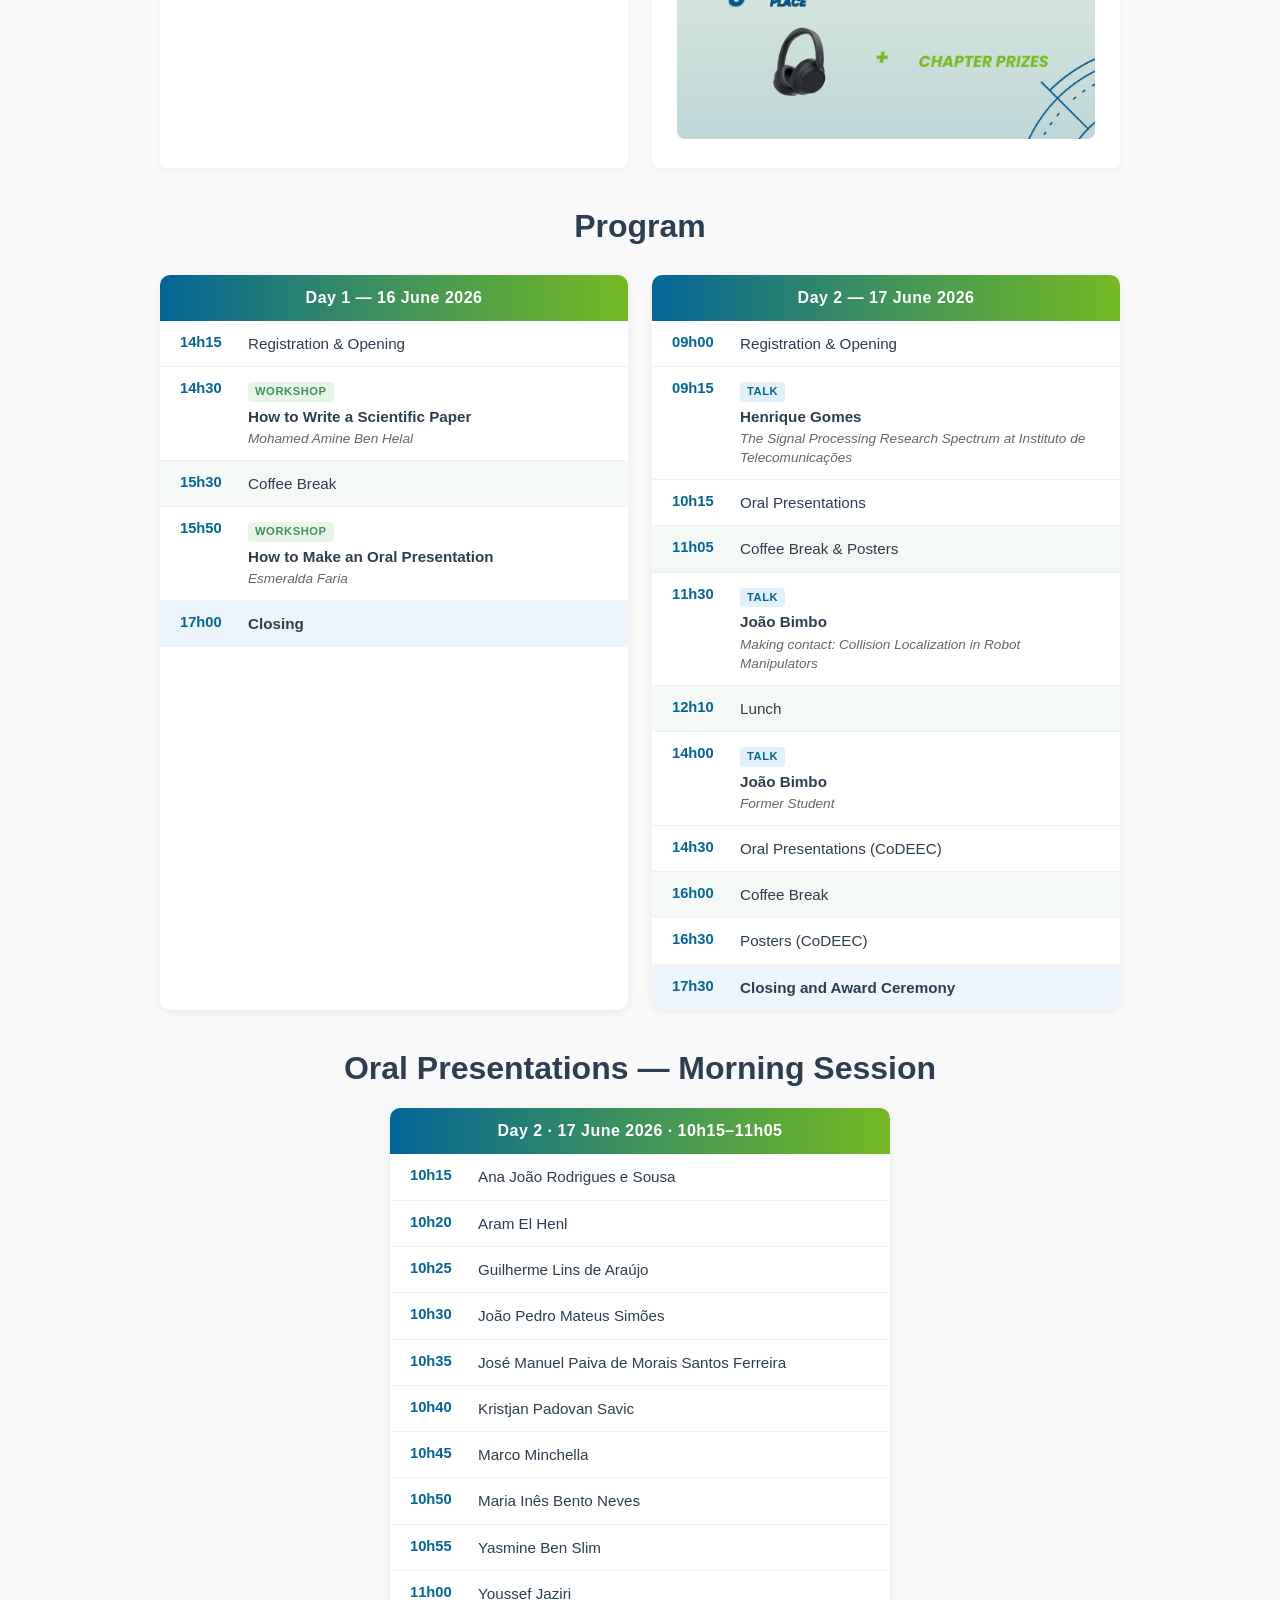
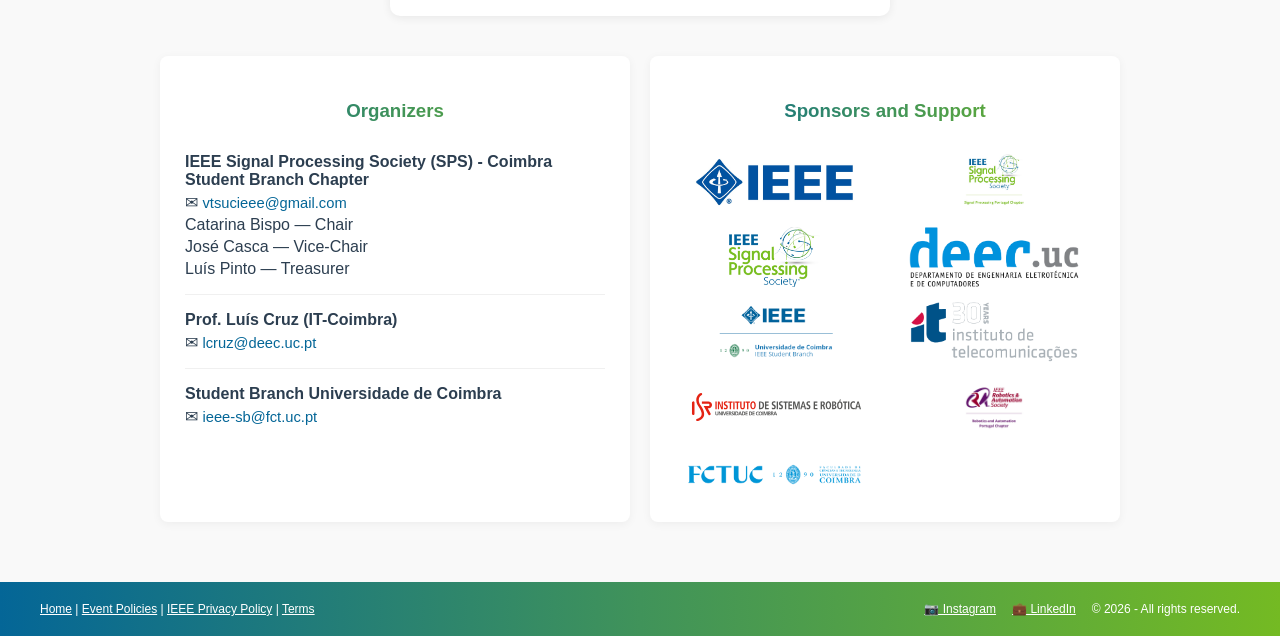
==== commit 6b1b3bc7: "horario 11" ====
--- a/index.html
+++ b/index.html
@@ -129,7 +129,7 @@
                     <span class="event"> Oral Presentations </span>
                 </div>
                 <div class="program-item break">
-                    <span class="time">11h10</span>
+                    <span class="time">11h05</span>
                     <span class="event">Coffee Break  &amp; Posters </span>
                 </div>
                 <div class="program-item">
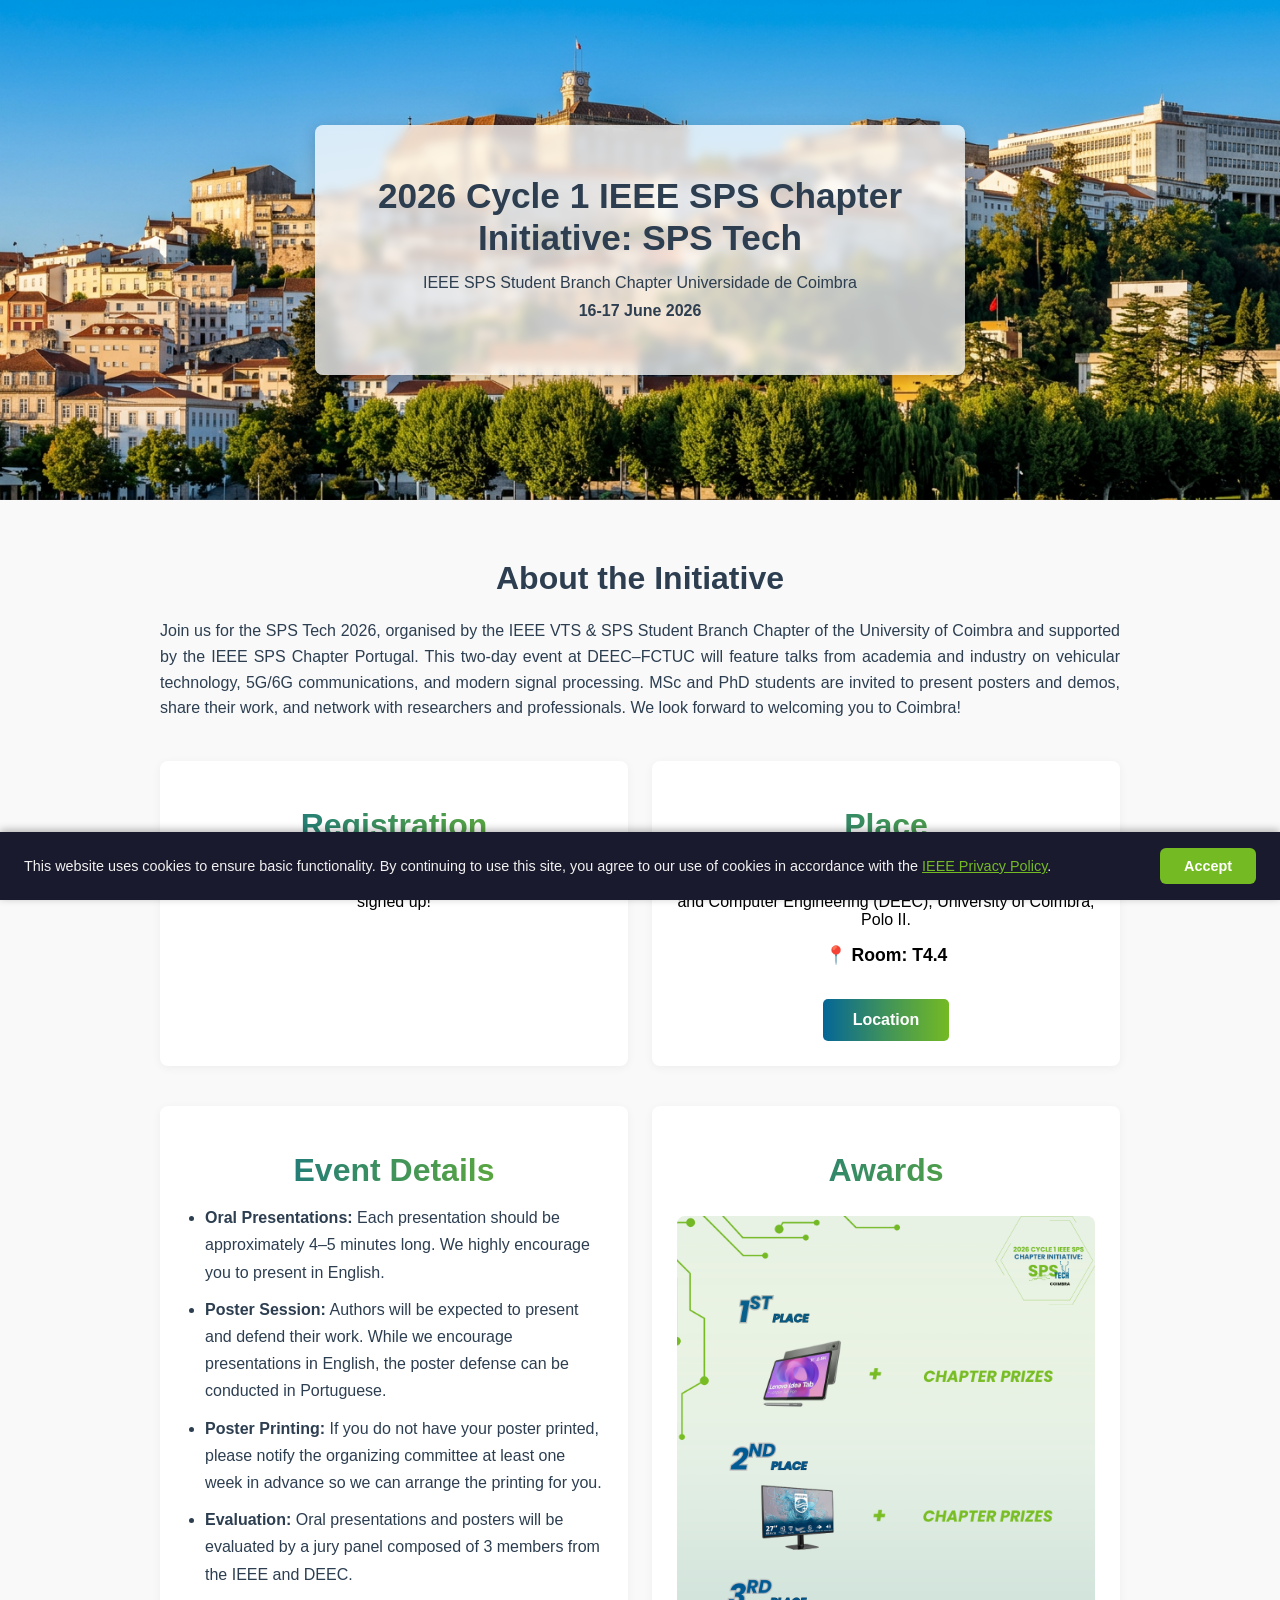
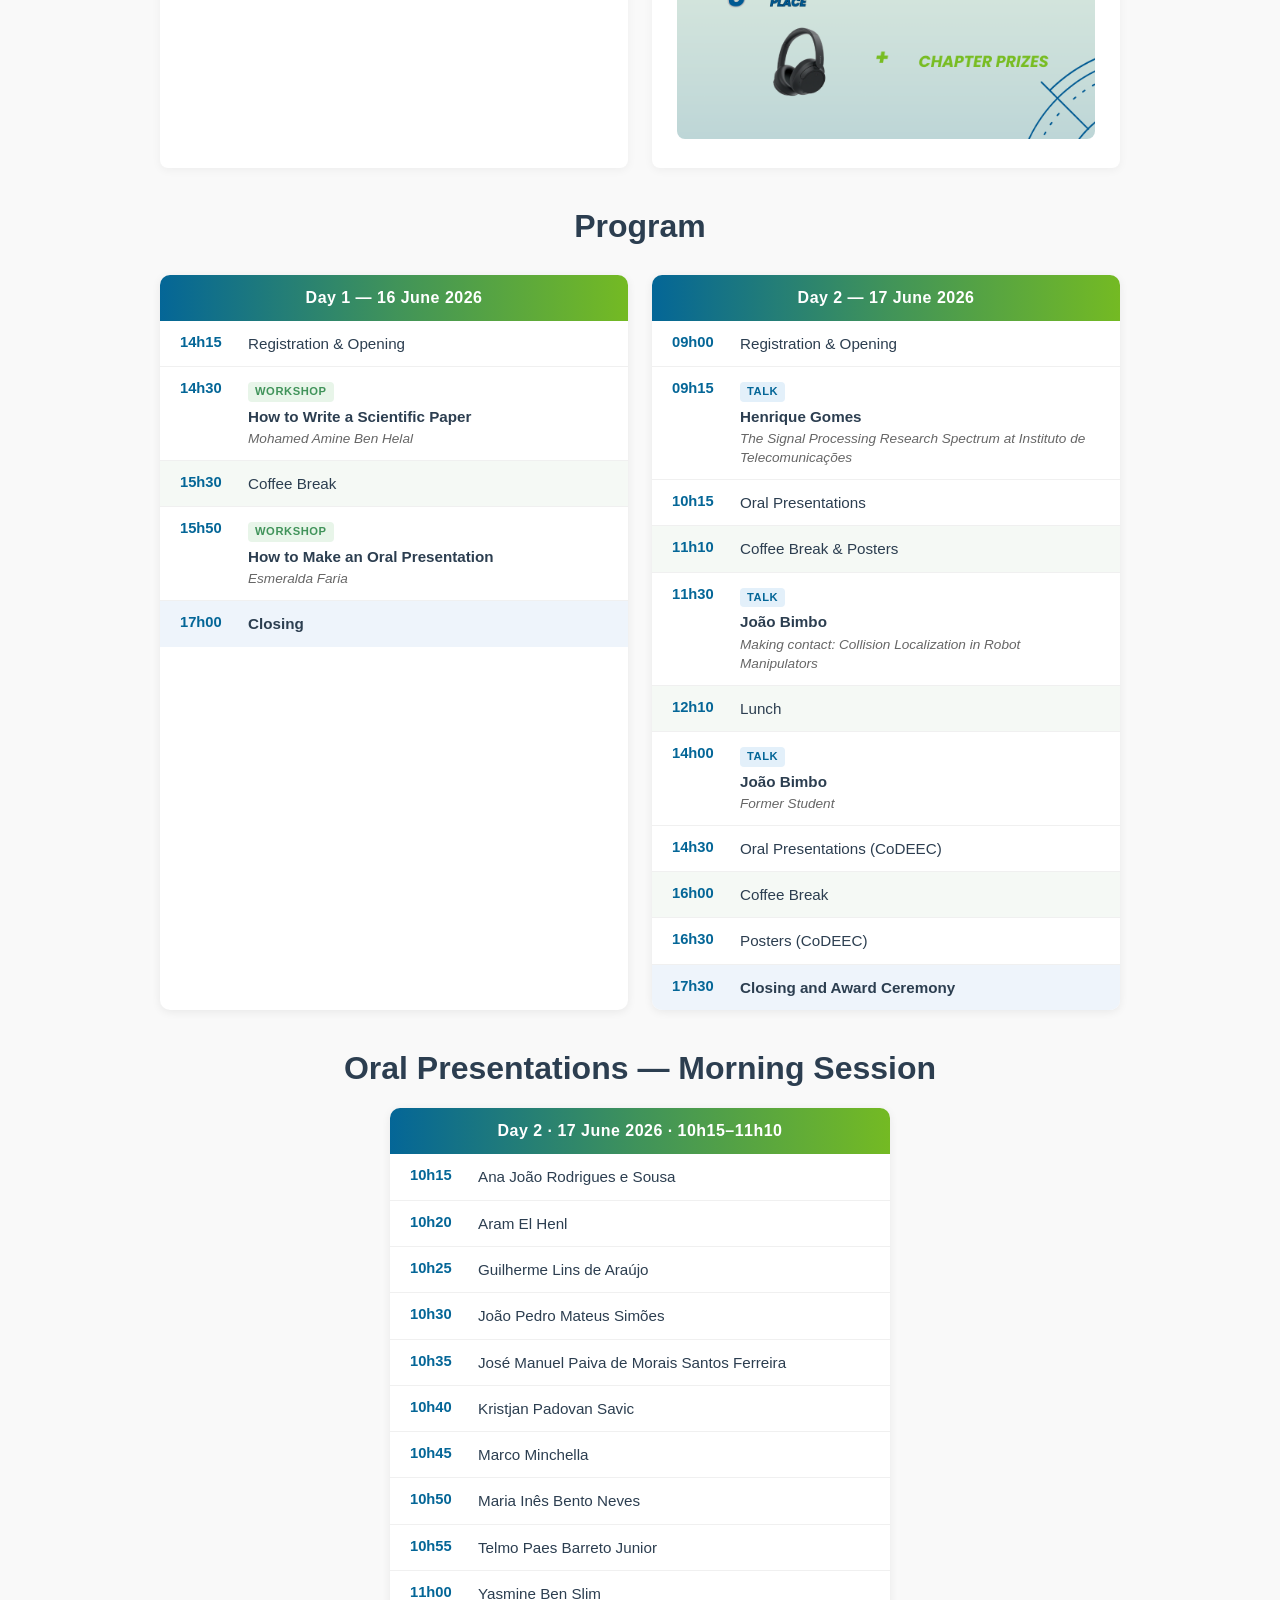
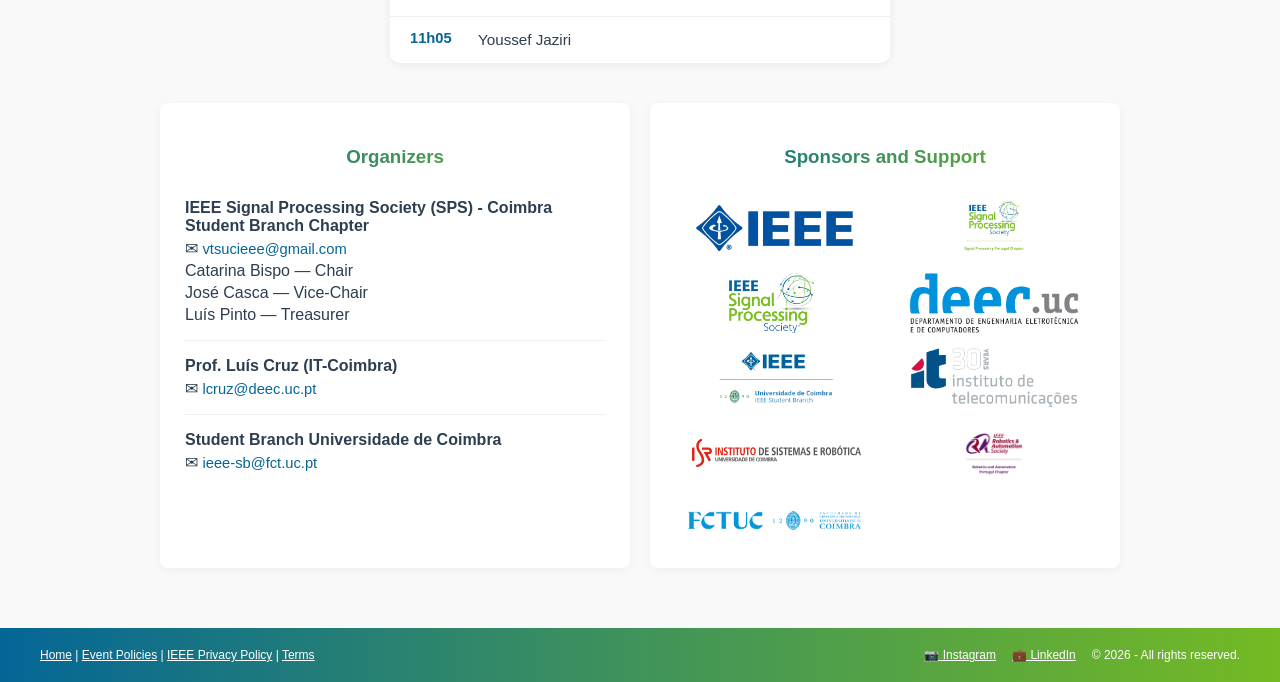
==== commit 750ec0cb: "Telmo entra" ====
--- a/index.html
+++ b/index.html
@@ -129,7 +129,7 @@
                     <span class="event"> Oral Presentations </span>
                 </div>
                 <div class="program-item break">
-                    <span class="time">11h05</span>
+                    <span class="time">11h10</span>
                     <span class="event">Coffee Break  &amp; Posters </span>
                 </div>
                 <div class="program-item">
@@ -177,7 +177,7 @@
     <div class="center-container">
         <h1 class="centered-title">Oral Presentations — Morning Session</h1>
         <div class="program-single">
-            <div class="day-header">Day 2 · 17 June 2026 · 10h15–11h05</div>
+            <div class="day-header">Day 2 · 17 June 2026 · 10h15–11h10</div>
             <div class="program-item"><span class="time">10h15</span><span class="event">Ana João Rodrigues e Sousa</span></div>
             <div class="program-item"><span class="time">10h20</span><span class="event">Aram El Henl</span></div>
             <div class="program-item"><span class="time">10h25</span><span class="event">Guilherme Lins de Araújo</span></div>
@@ -186,8 +186,9 @@
             <div class="program-item"><span class="time">10h40</span><span class="event">Kristjan Padovan Savic</span></div>
             <div class="program-item"><span class="time">10h45</span><span class="event">Marco Minchella</span></div>
             <div class="program-item"><span class="time">10h50</span><span class="event">Maria Inês Bento Neves</span></div>
-            <div class="program-item"><span class="time">10h55</span><span class="event">Yasmine Ben Slim</span></div>
-            <div class="program-item"><span class="time">11h00</span><span class="event">Youssef Jaziri</span></div>
+            <div class="program-item"><span class="time">10h55</span><span class="event">Telmo Paes Barreto Junior</span></div>
+            <div class="program-item"><span class="time">11h00</span><span class="event">Yasmine Ben Slim</span></div>
+            <div class="program-item"><span class="time">11h05</span><span class="event">Youssef Jaziri</span></div>
         </div>
     </div>
 
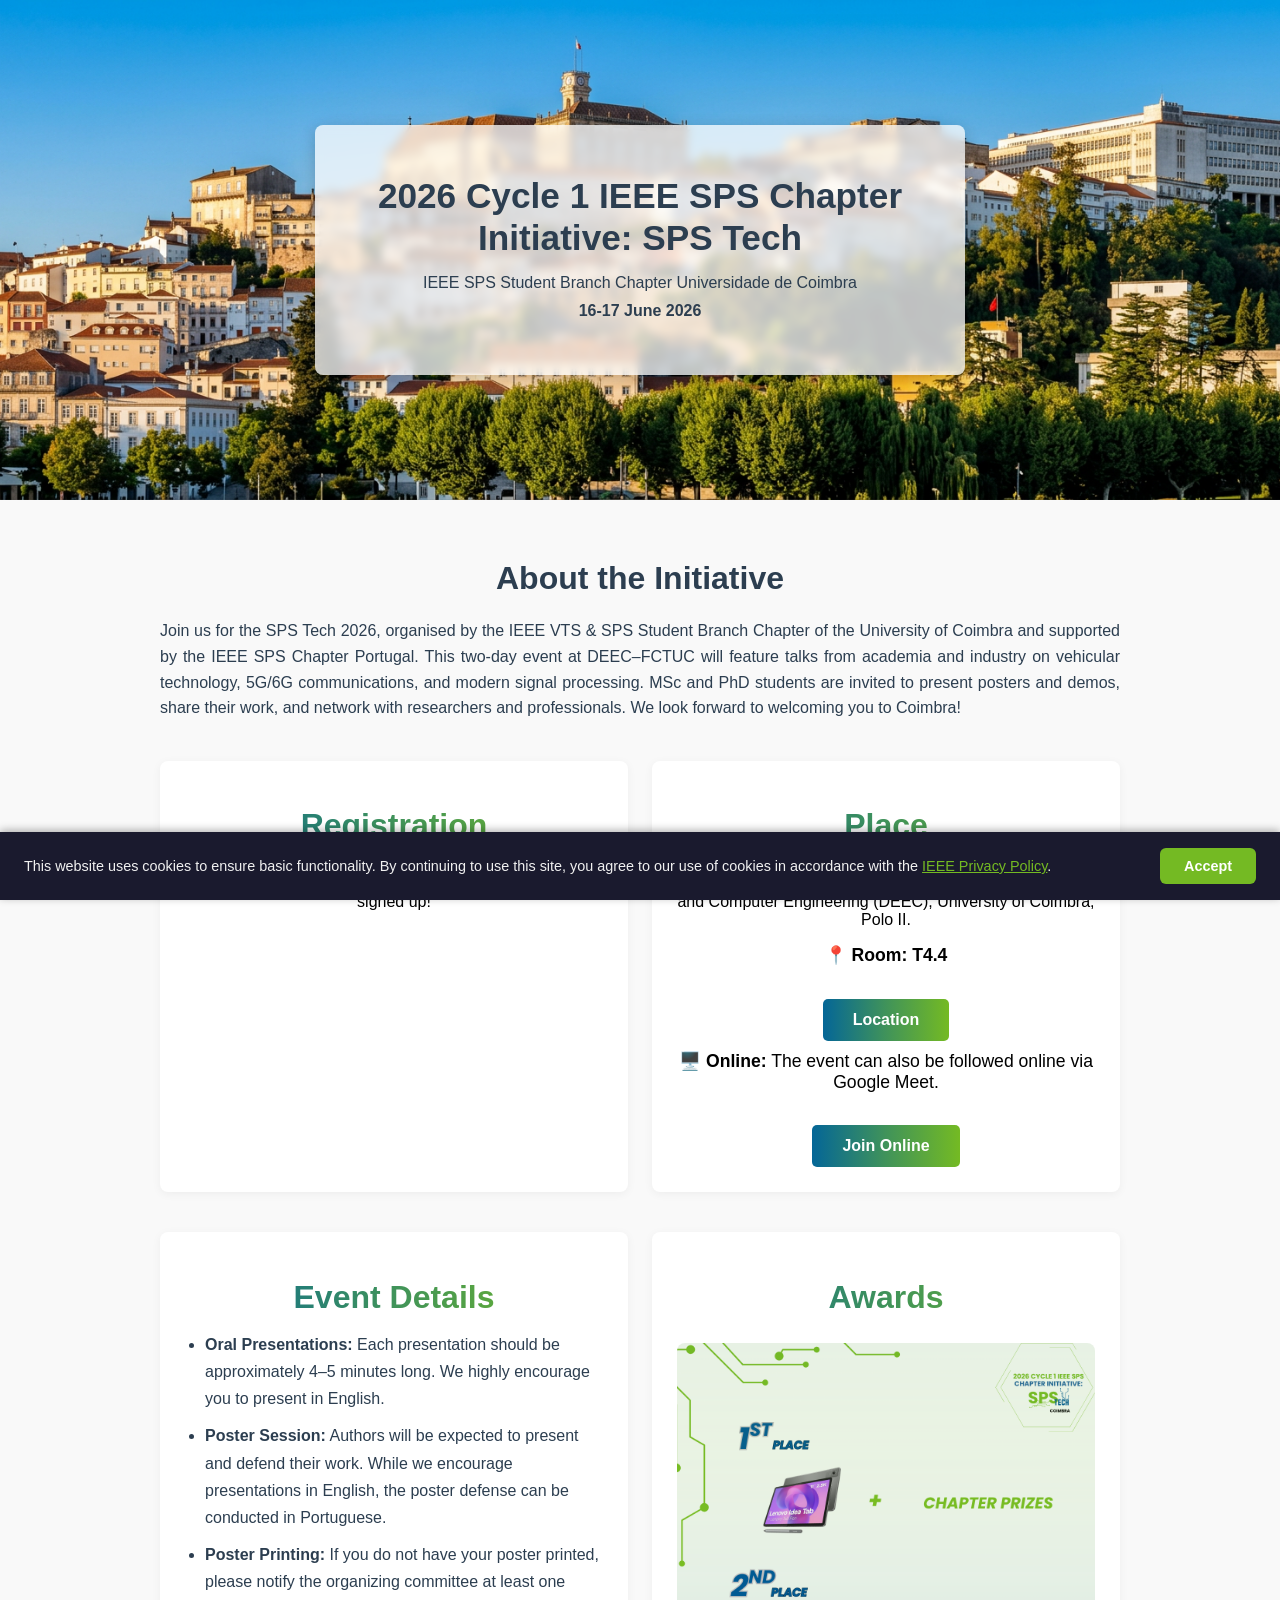
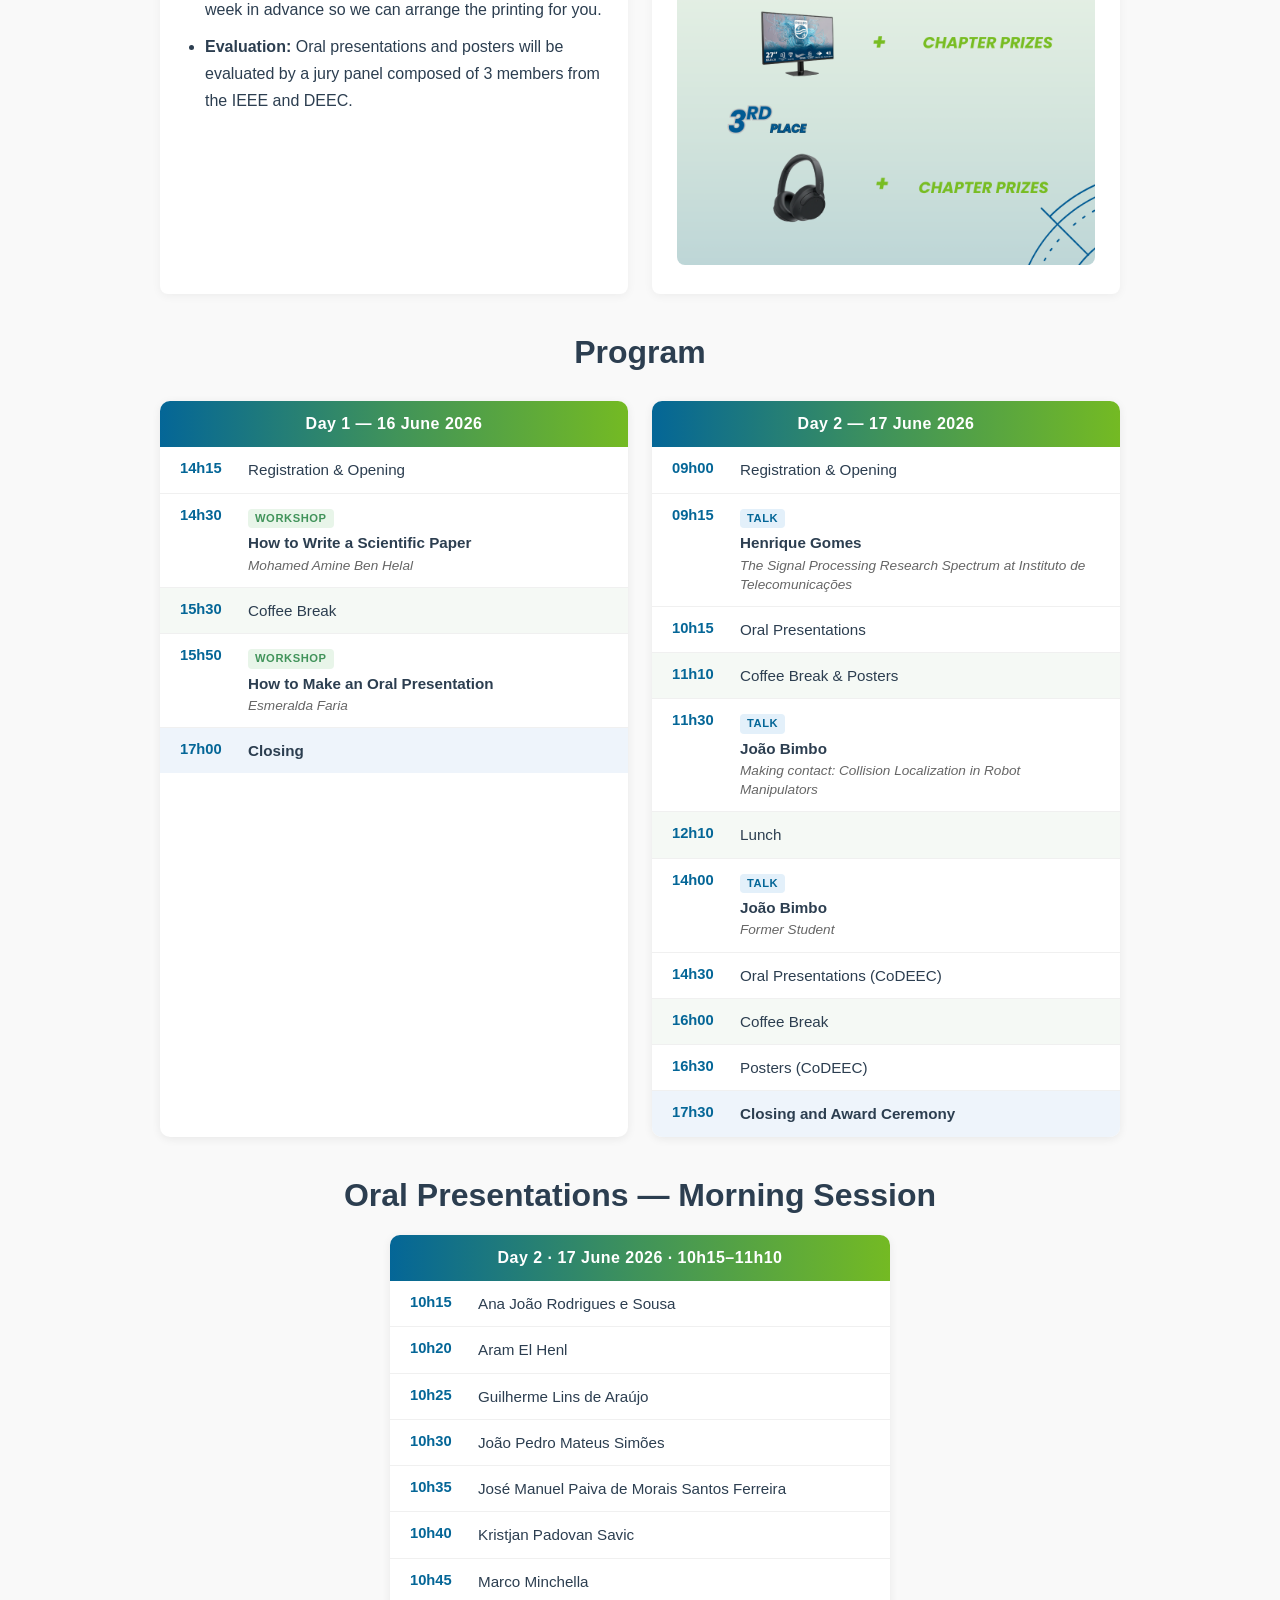
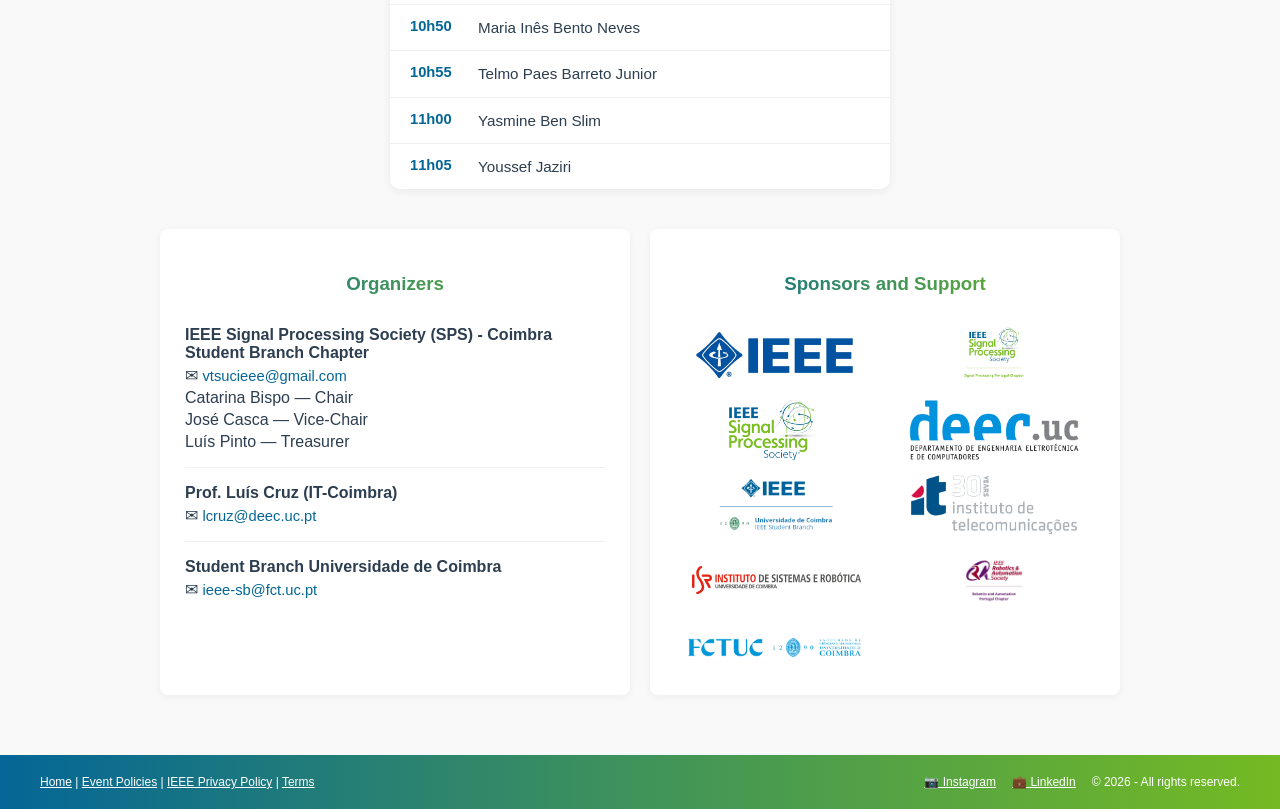
==== commit 22981655: "new" ====
--- a/index.html
+++ b/index.html
@@ -47,6 +47,10 @@
                 📍 <strong>Room: T4.4</strong>
             </p>
             <a href="https://maps.app.goo.gl/vNbsk2q9ZWLxf6ZF9" class="btn">Location</a>
+            <p style="font-size:1.1em; margin-top:10px;">
+                🖥️ <strong>Online:</strong> The event can also be followed online via Google Meet.
+            </p>
+            <a href="https://meet.google.com/fzp-drgy-ued" class="btn" target="_blank">Join Online</a>
         </div>
 
     </div>
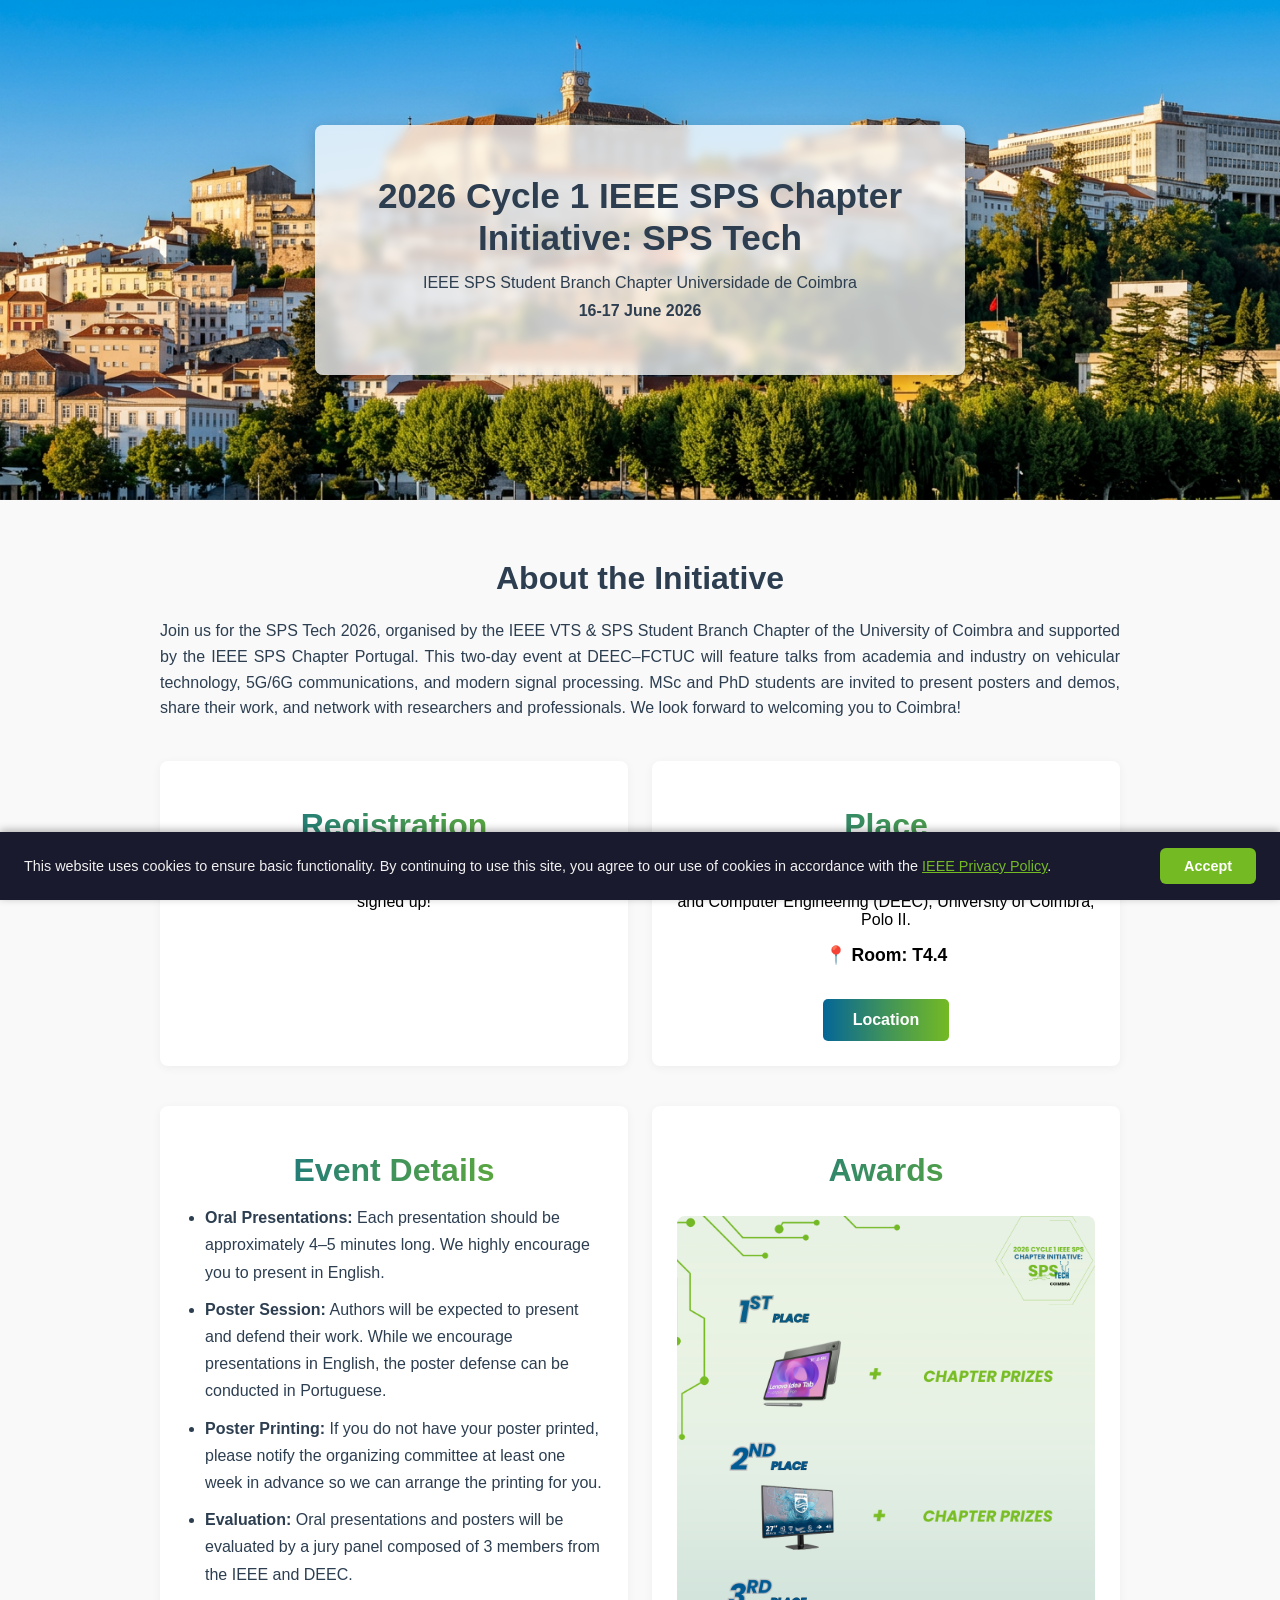
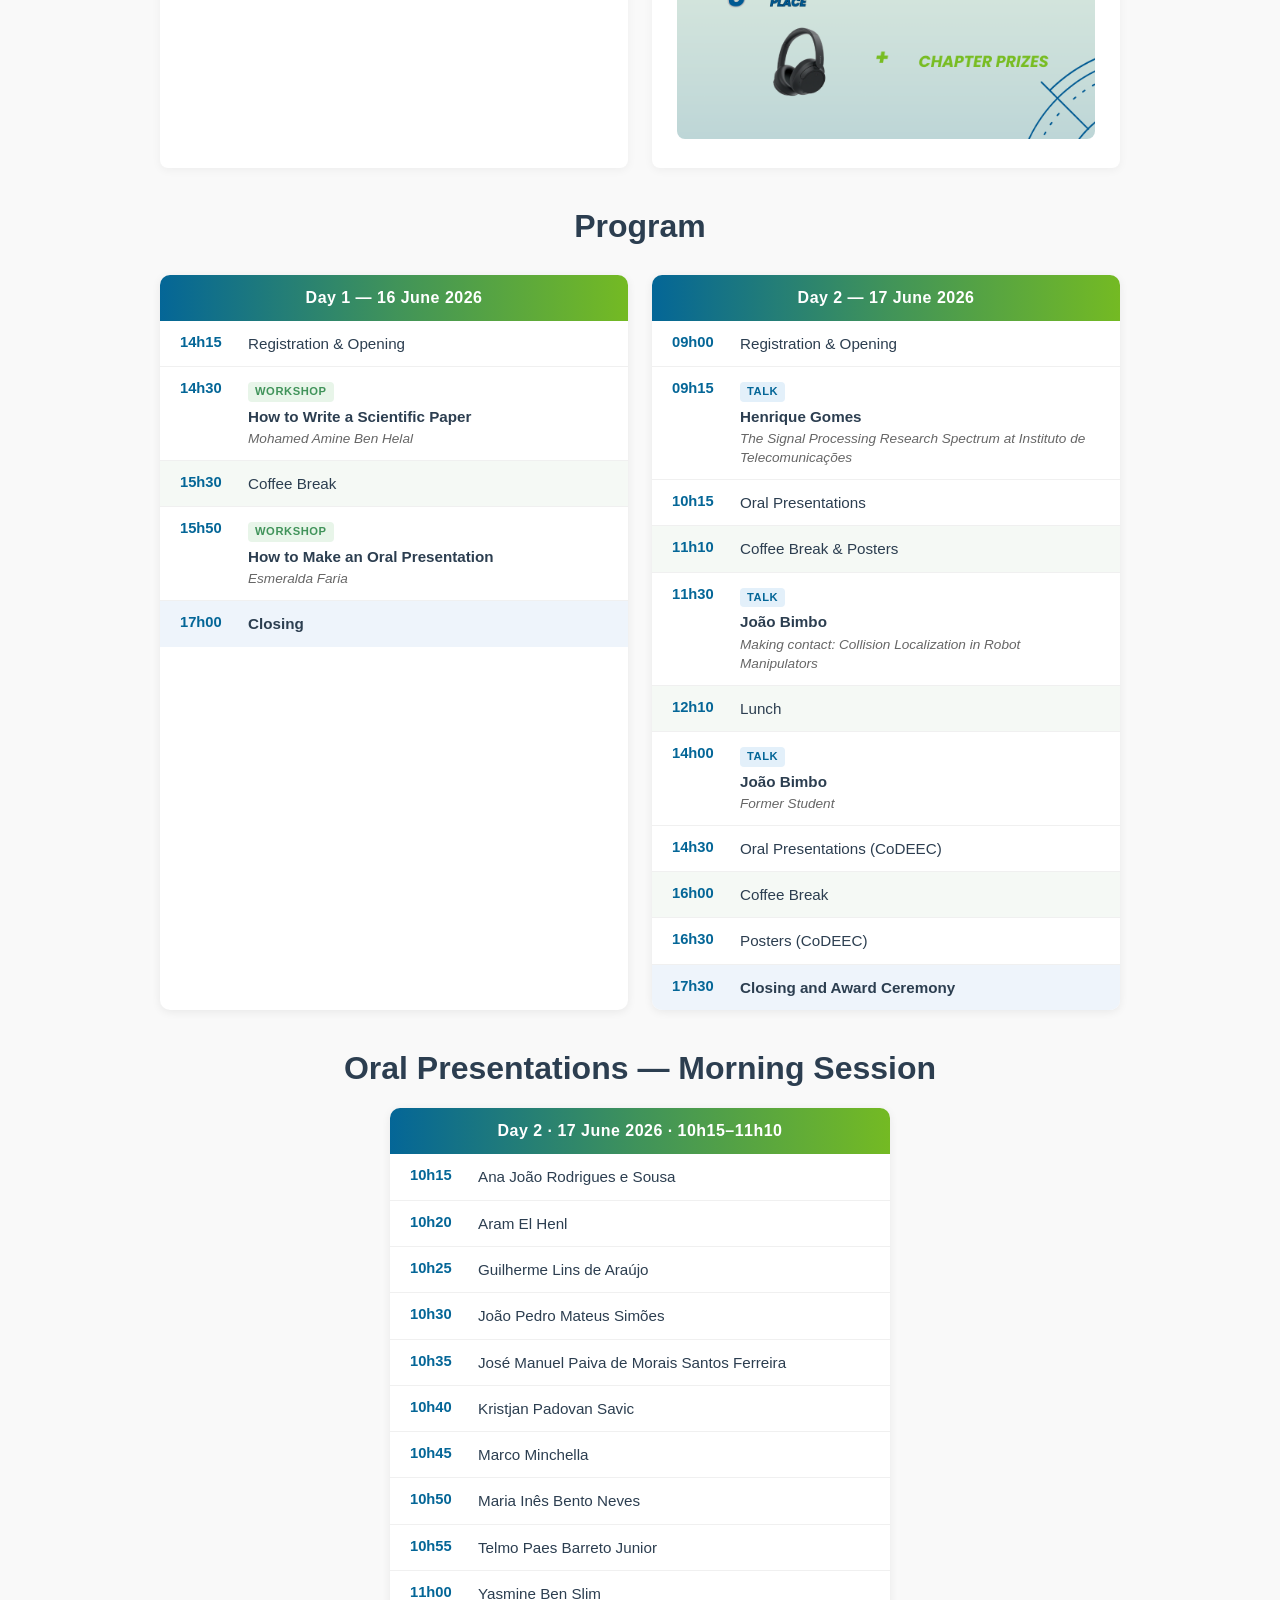
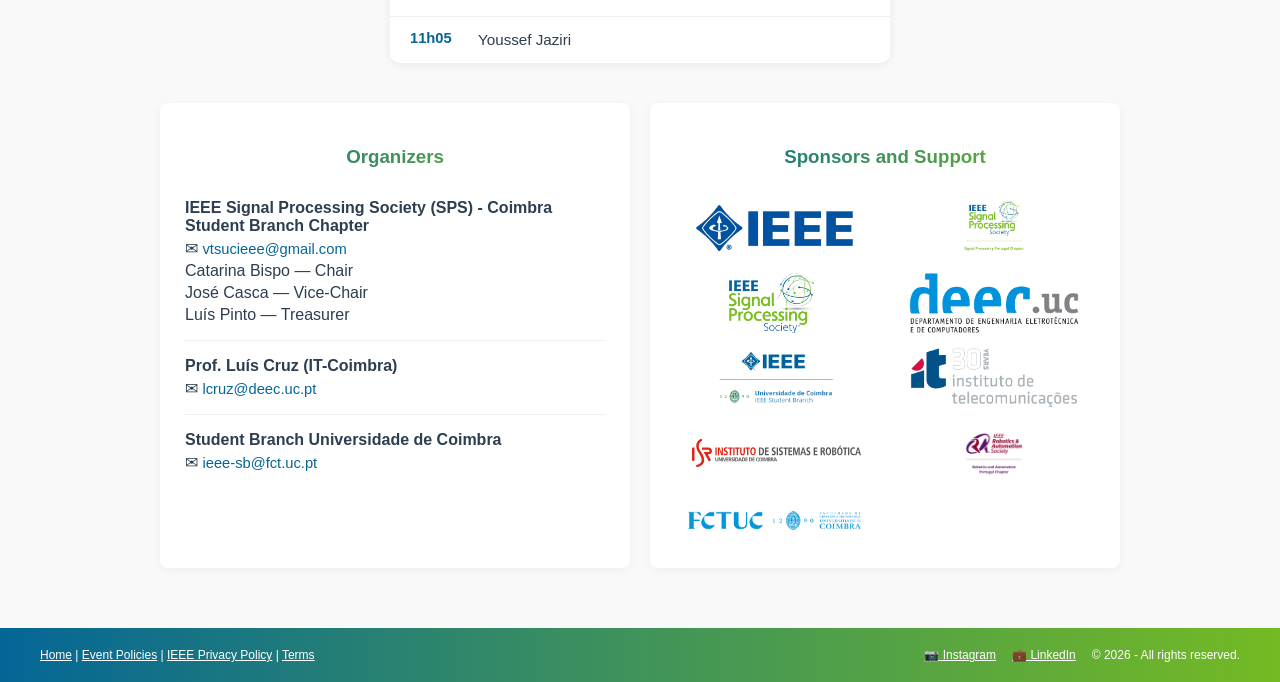
==== commit 54f89505: "google meet" ====
--- a/index.html
+++ b/index.html
@@ -47,10 +47,6 @@
                 📍 <strong>Room: T4.4</strong>
             </p>
             <a href="https://maps.app.goo.gl/vNbsk2q9ZWLxf6ZF9" class="btn">Location</a>
-            <p style="font-size:1.1em; margin-top:10px;">
-                🖥️ <strong>Online:</strong> The event can also be followed online via Google Meet.
-            </p>
-            <a href="https://meet.google.com/fzp-drgy-ued" class="btn" target="_blank">Join Online</a>
         </div>
 
     </div>
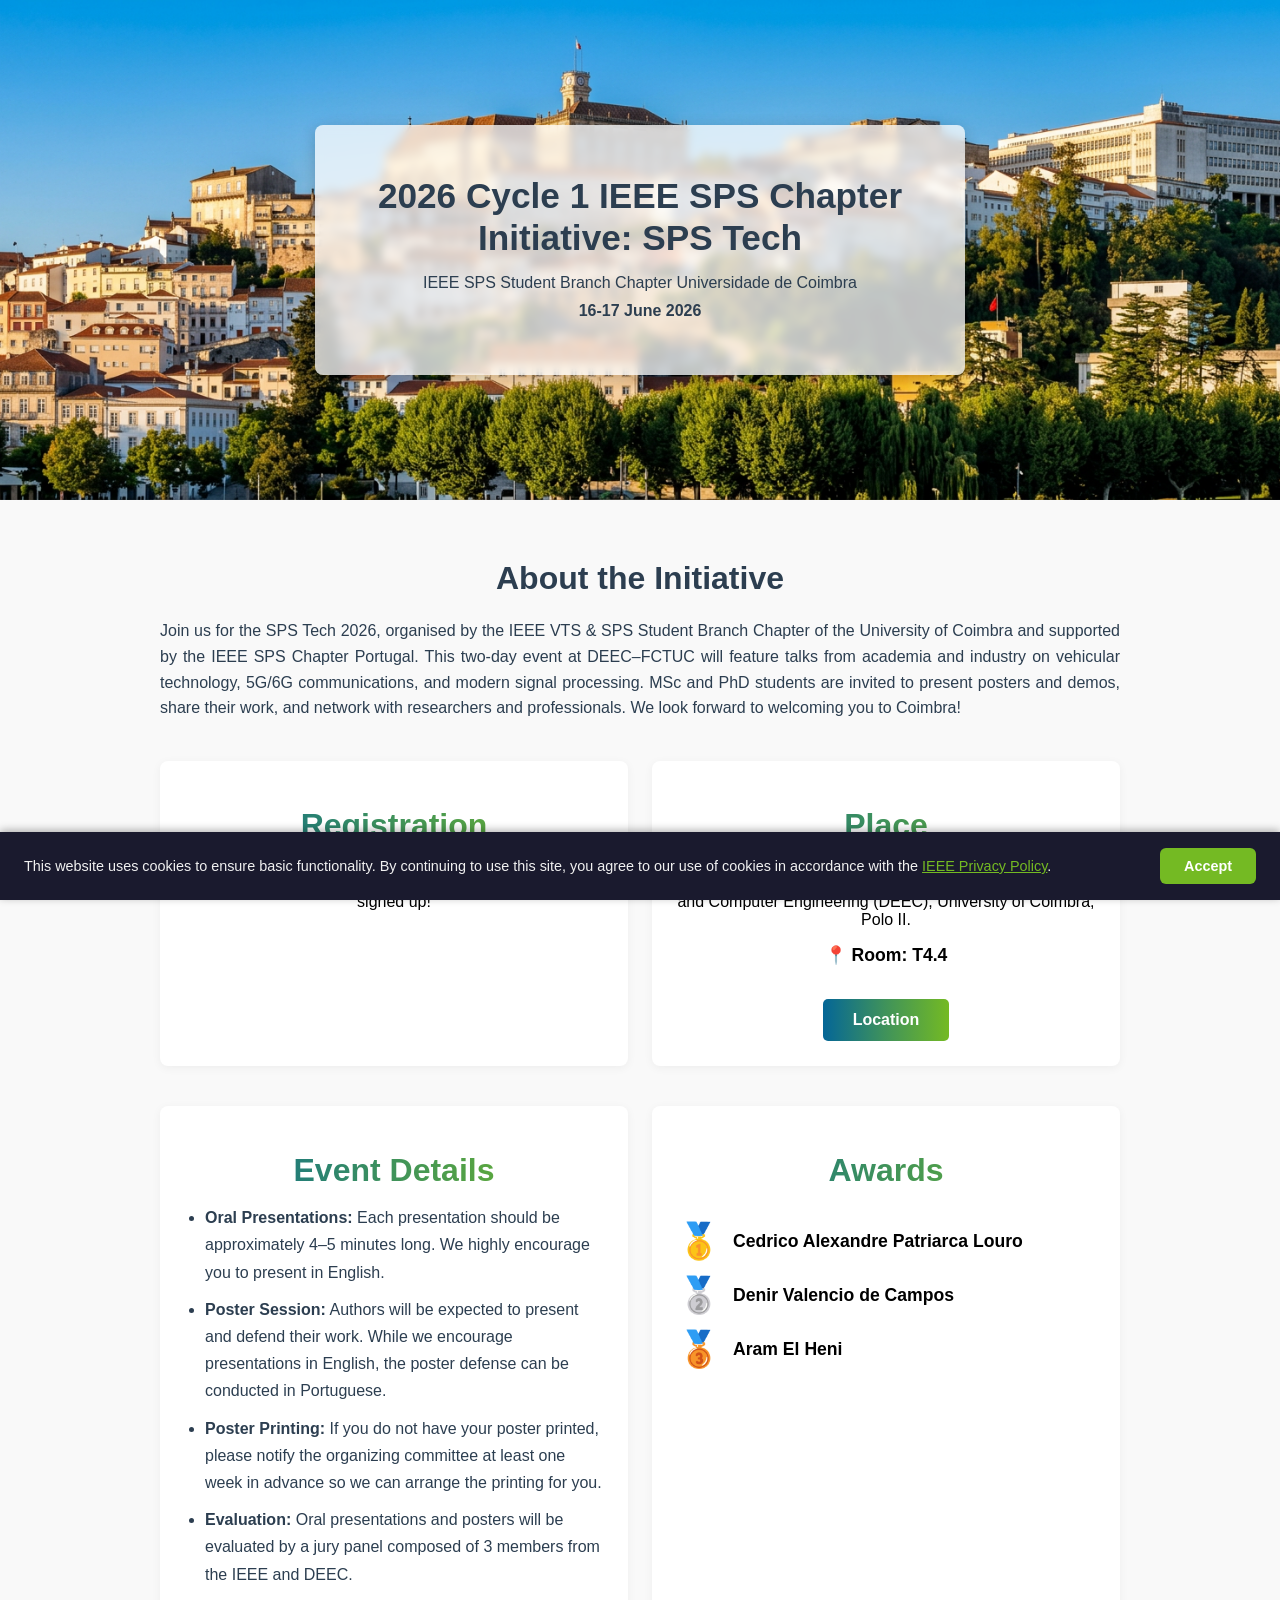
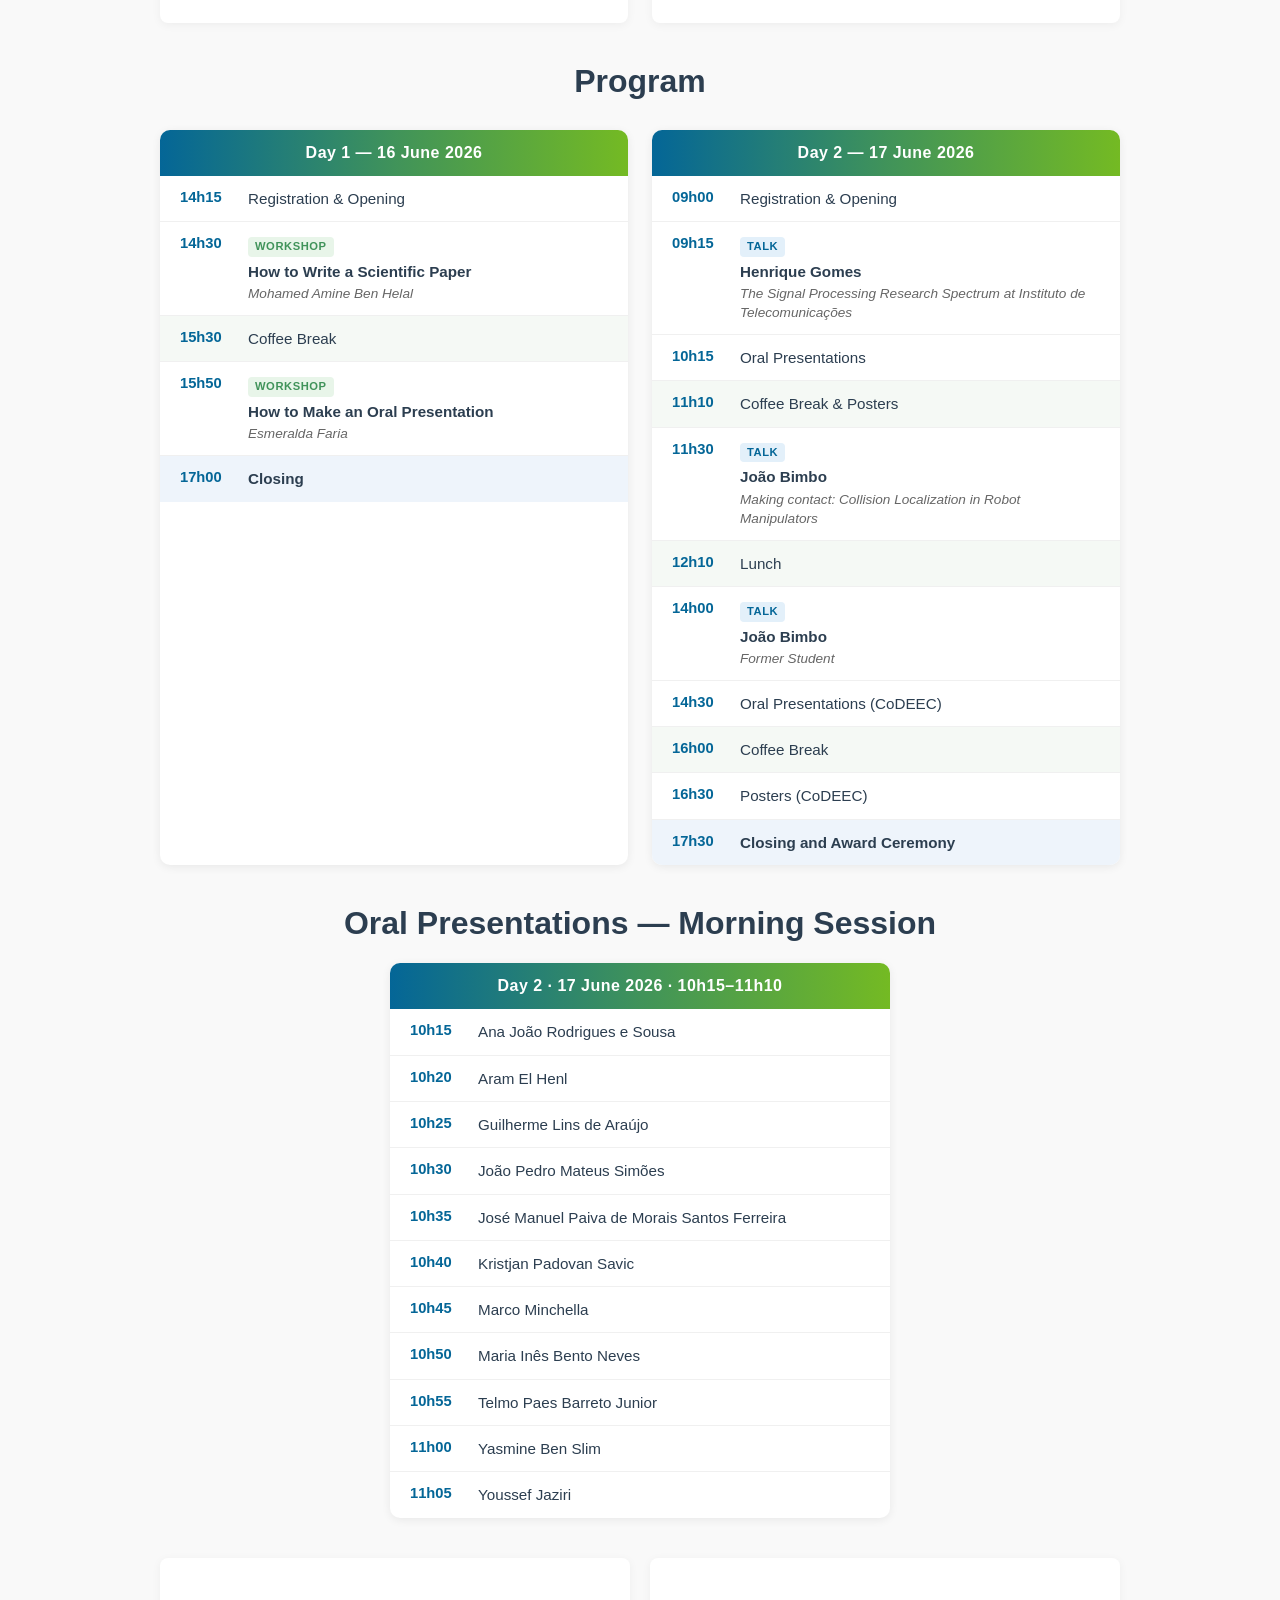
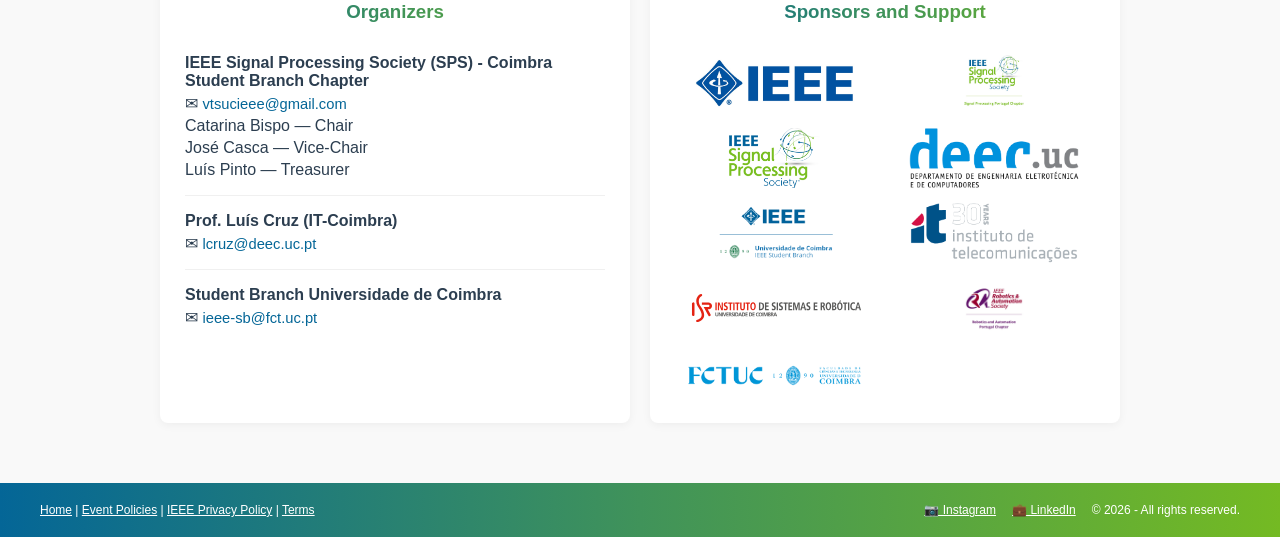
==== commit 6126d593: "Mudar premios" ====
--- a/index.html
+++ b/index.html
@@ -66,7 +66,20 @@
 
         <div class="map-card card">
             <h1 class="centered-title-map">Awards</h1>
-            <img src="images/awards.png" alt="Award prizes" style="width:100%; border-radius:8px; margin-top:12px;">
+            <div style="margin-top:16px; display:flex; flex-direction:column; gap:12px;">
+                <div style="display:flex; align-items:center; gap:12px; font-size:1.1em;">
+                    <span style="font-size:2em;">🥇</span>
+                    <span><strong>Cedrico Alexandre Patriarca Louro</strong></span>
+                </div>
+                <div style="display:flex; align-items:center; gap:12px; font-size:1.1em;">
+                    <span style="font-size:2em;">🥈</span>
+                    <span><strong>Denir Valencio de Campos</strong></span>
+                </div>
+                <div style="display:flex; align-items:center; gap:12px; font-size:1.1em;">
+                    <span style="font-size:2em;">🥉</span>
+                    <span><strong>Aram El Heni</strong></span>
+                </div>
+            </div>
         </div>
 
     </div>
